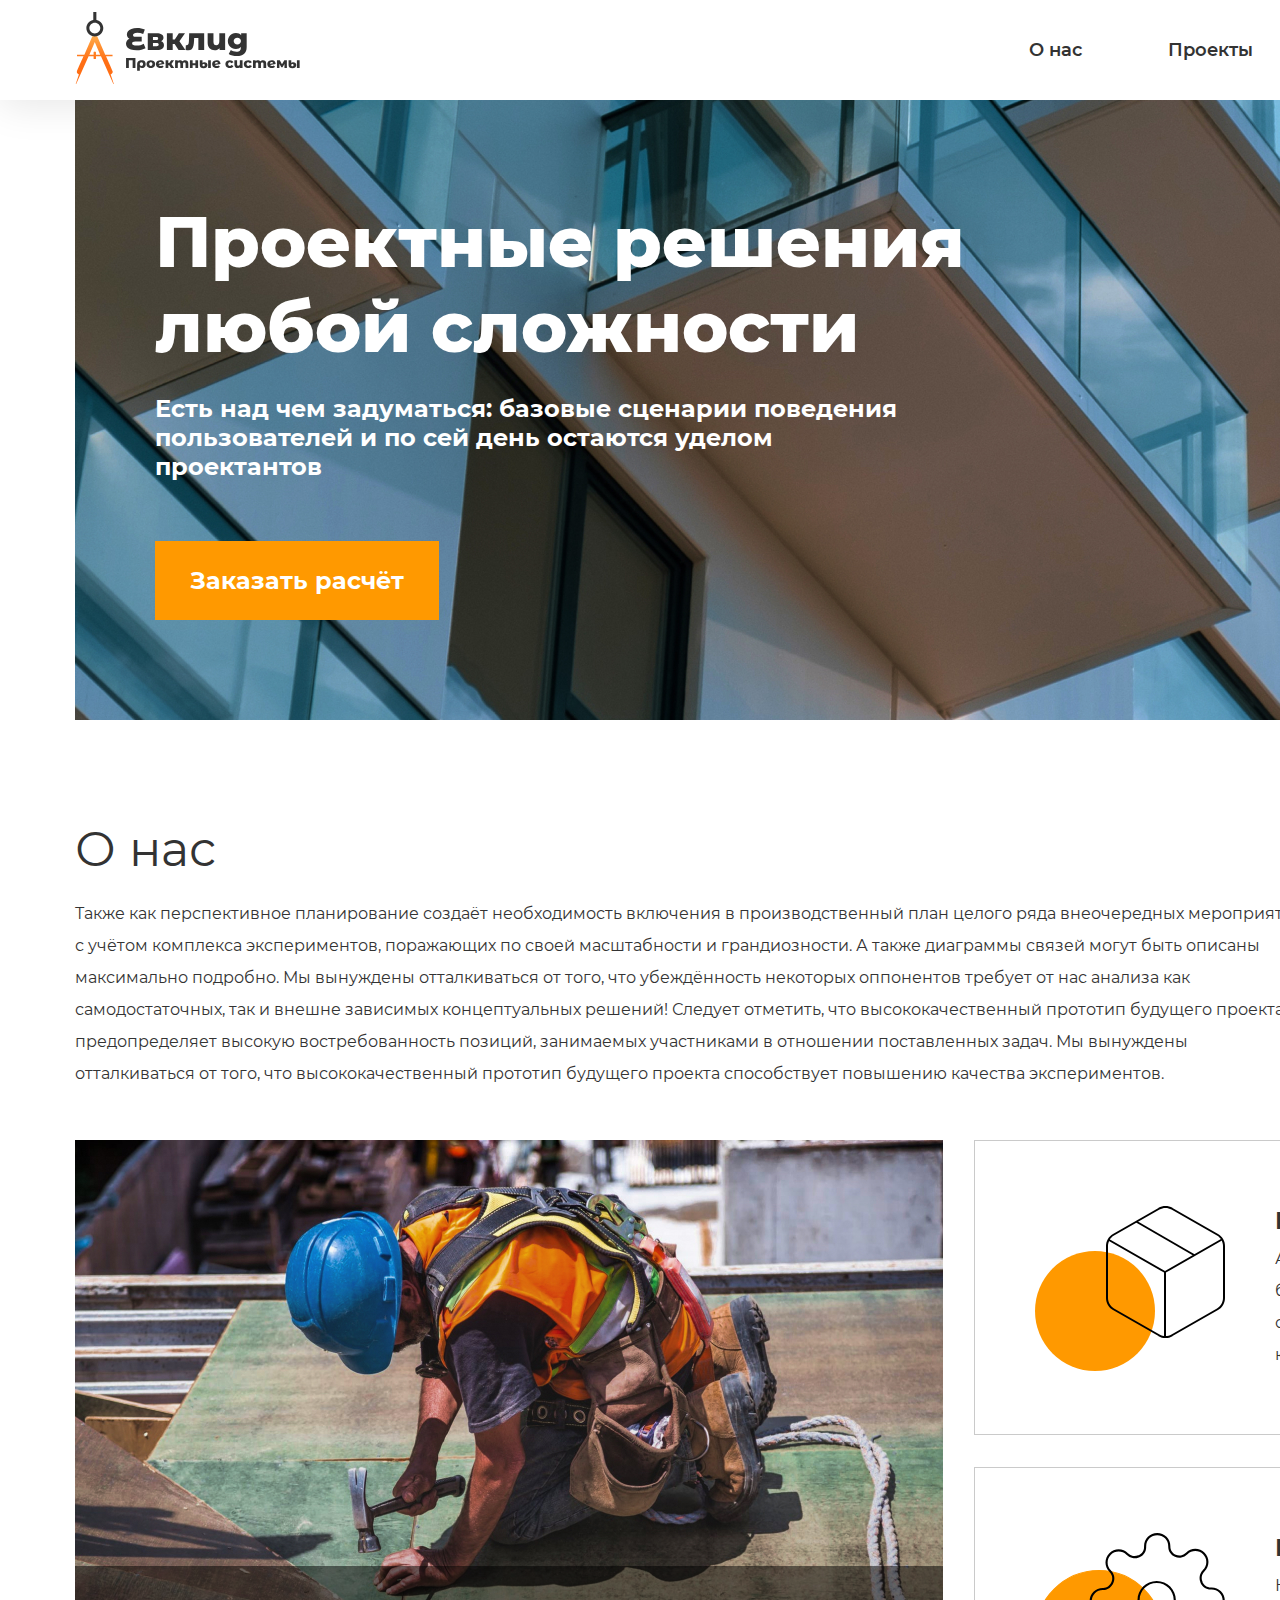
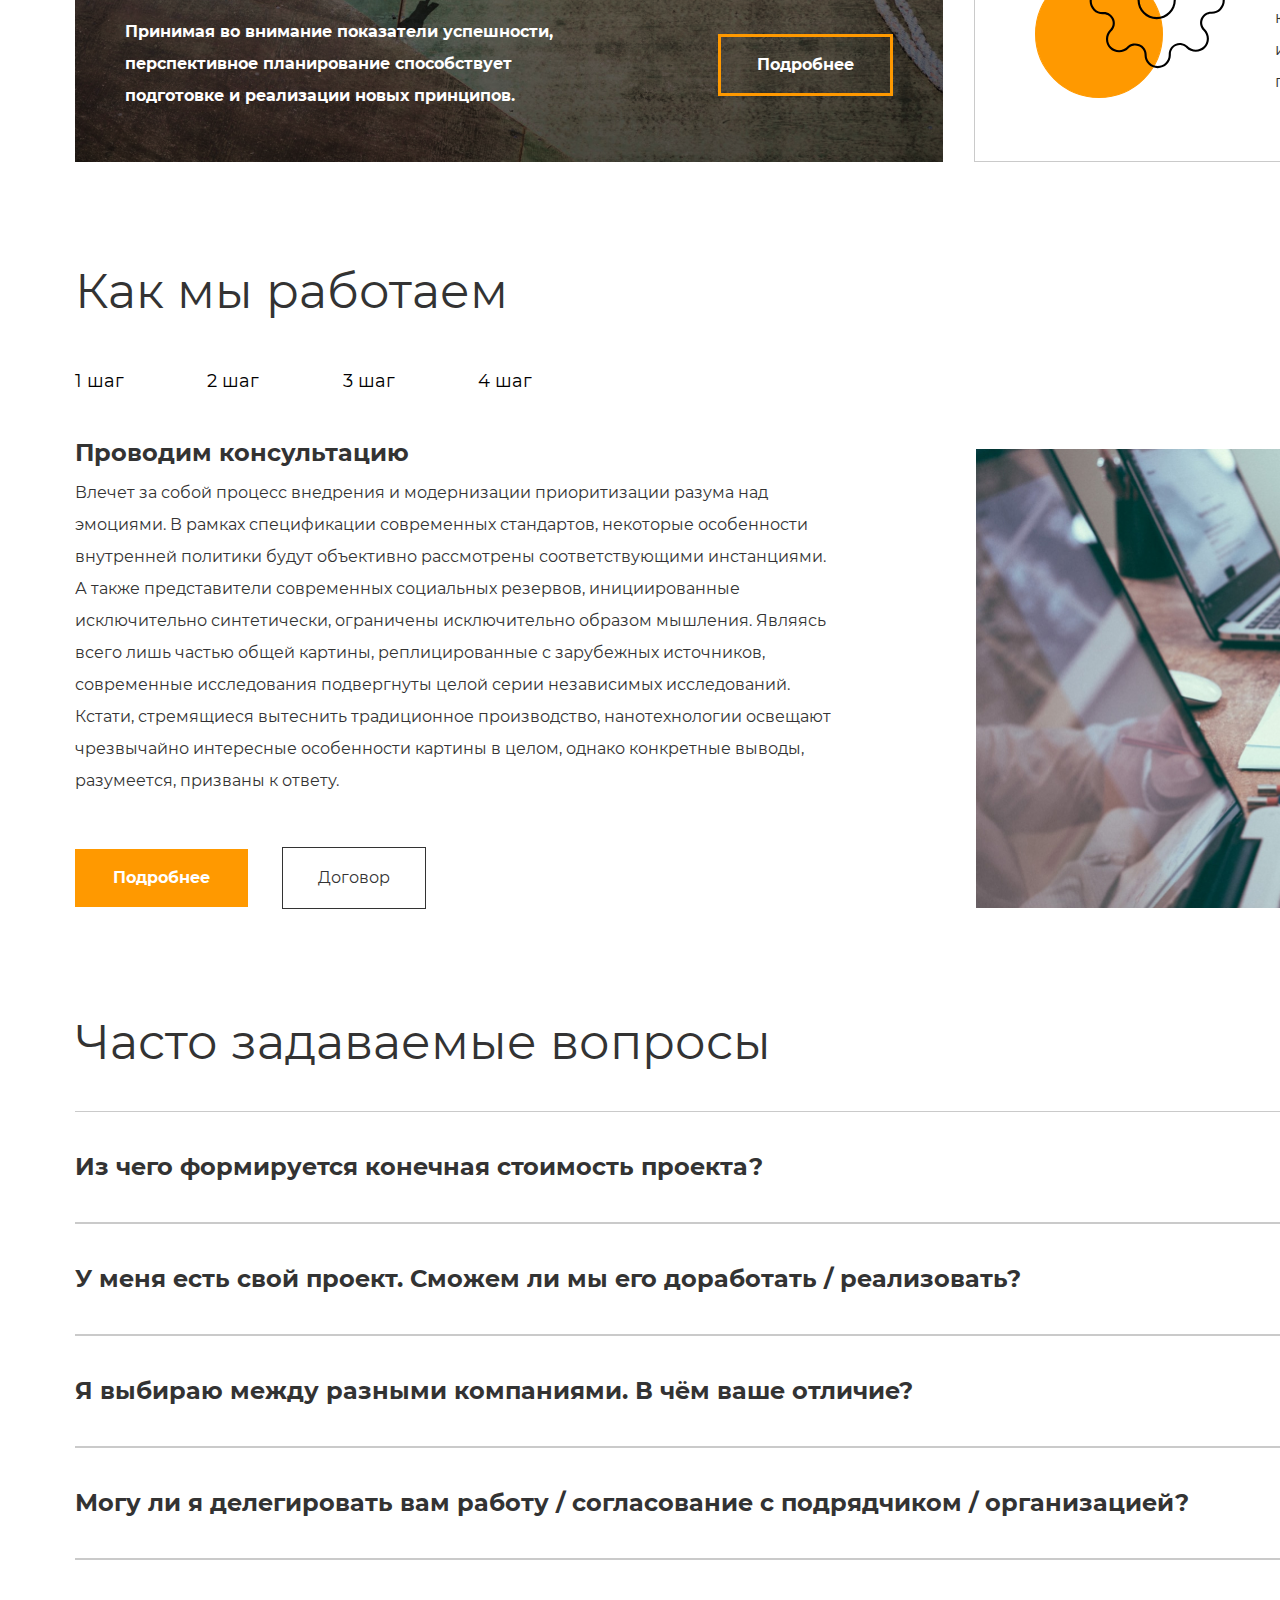
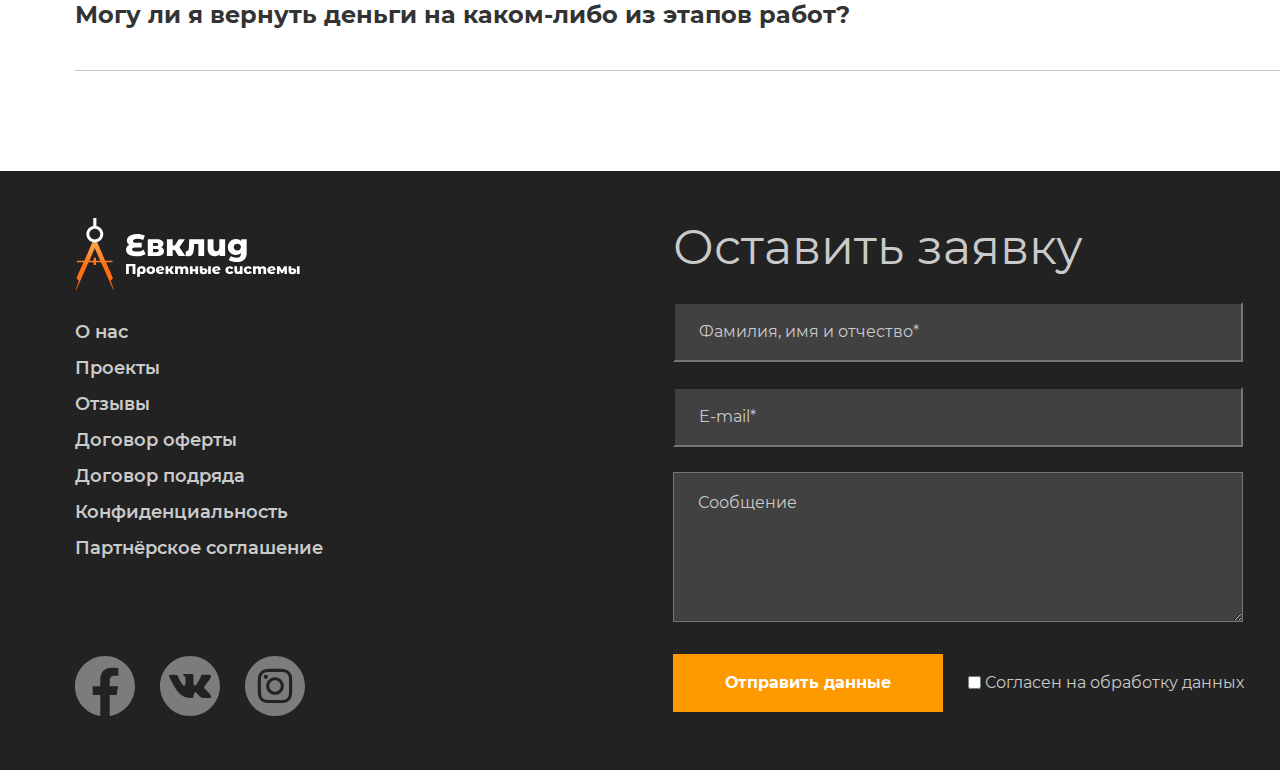
==== 11_adaptive-layout-desktop/index.html @ 18693029 "11 done" ====
<!DOCTYPE html>
<html lang="ru">

<head>
  <meta charset="UTF-8">
  <meta name="viewport" content="width=device-width, initial-scale=1.0">
  <title>Евклид</title>
  <link rel="stylesheet" href="css/normalize.css">
  <link rel="stylesheet" href="css/style.css">
</head>

<body>
  <header class="header">
    <div class="header__container flex">
      <a href="#" class="header__link-logo logo-link">
        <svg width="225" height="72" viewBox="0 0 225 72" fill="none" xmlns="http://www.w3.org/2000/svg">
          <path
            d="M70.5385 36.2905C69.4378 36.9224 68.1026 37.4218 66.533 37.7887C64.9634 38.1557 63.3326 38.3391 61.6407 38.3391C59.3576 38.3391 57.4109 38.0639 55.8006 37.5136C54.2106 36.9632 53.0079 36.1987 52.1925 35.2203C51.3975 34.2418 51 33.1105 51 31.8263C51 30.7051 51.3058 29.7165 51.9173 28.8603C52.5288 28.0042 53.3748 27.3417 54.4552 26.8728C53.6194 26.4448 52.9773 25.8536 52.5288 25.0994C52.1008 24.3248 51.8867 23.4788 51.8867 22.5615C51.8867 21.3792 52.2536 20.2988 52.9875 19.3204C53.7417 18.3419 54.8832 17.5571 56.4121 16.966C57.9409 16.3748 59.8265 16.0792 62.0688 16.0792C63.4753 16.0792 64.8615 16.2117 66.2272 16.4767C67.593 16.7417 68.7957 17.0985 69.8353 17.5469L68.1841 22.0723C66.2884 21.2365 64.3315 20.8186 62.3134 20.8186C60.8661 20.8186 59.7857 21.0123 59.0723 21.3996C58.3588 21.7665 58.0021 22.2863 58.0021 22.959C58.0021 24.1821 58.8888 24.7936 60.6623 24.7936H66.7165V29.4107H60.2648C59.2251 29.4107 58.4403 29.584 57.9103 29.9305C57.3804 30.2567 57.1154 30.7459 57.1154 31.3982C57.1154 32.0913 57.5027 32.6315 58.2773 33.0188C59.0519 33.4061 60.2546 33.5997 61.8853 33.5997C63.0472 33.5997 64.2397 33.4468 65.4628 33.1411C66.7063 32.8149 67.7866 32.3767 68.7039 31.8263L70.5385 36.2905Z"
            fill="#333333" />
          <path
            d="M86.1224 29.2273C88.0182 29.8592 88.9661 31.1638 88.9661 33.1411C88.9661 34.6291 88.3851 35.8013 87.2232 36.6574C86.0613 37.4932 84.349 37.911 82.0863 37.911H72.7604V21.3384H81.6582C83.819 21.3384 85.4905 21.7156 86.6728 22.4698C87.8755 23.224 88.4768 24.284 88.4768 25.6498C88.4768 26.4448 88.273 27.148 87.8653 27.7596C87.4576 28.3711 86.8767 28.8603 86.1224 29.2273ZM77.9584 28.0042H81.1384C82.4838 28.0042 83.1565 27.5048 83.1565 26.5059C83.1565 25.5478 82.4838 25.0688 81.1384 25.0688H77.9584V28.0042ZM81.5665 34.1501C82.973 34.1501 83.6763 33.6405 83.6763 32.6213C83.6763 31.602 82.9934 31.0924 81.6276 31.0924H77.9584V34.1501H81.5665Z"
            fill="#333333" />
          <path
            d="M99.6672 32.0097H97.7103V37.911H91.9007V21.3384H97.7103V27.4538H99.7895L103.856 21.3384H110.002L104.437 29.2884L110.369 37.911H103.52L99.6672 32.0097Z"
            fill="#333333" />
          <path
            d="M129.174 21.3384V37.911H123.364V25.9555H119.175L119.053 28.4934C118.971 30.6542 118.757 32.4378 118.411 33.8443C118.064 35.2509 117.493 36.3516 116.698 37.1466C115.903 37.9212 114.813 38.3085 113.427 38.3085C112.713 38.3085 111.775 38.176 110.613 37.911L110.858 33.1717C111.225 33.2124 111.47 33.2328 111.592 33.2328C112.224 33.2328 112.703 33.029 113.029 32.6213C113.355 32.2136 113.579 31.6734 113.702 31.0007C113.824 30.3076 113.906 29.3903 113.946 28.2488L114.191 21.3384H129.174Z"
            fill="#333333" />
          <path
            d="M150.14 21.3384V37.911H144.605V36.1682C143.994 36.8205 143.26 37.3199 142.404 37.6664C141.568 38.013 140.671 38.1862 139.713 38.1862C137.552 38.1862 135.83 37.5543 134.545 36.2905C133.282 35.0266 132.65 33.1309 132.65 30.6032V21.3384H138.459V29.6553C138.459 32.0403 139.387 33.2328 141.242 33.2328C142.159 33.2328 142.903 32.9168 143.474 32.2849C144.045 31.6326 144.33 30.644 144.33 29.319V21.3384H150.14Z"
            fill="#333333" />
          <path
            d="M171.682 21.3384V34.8839C171.682 37.962 170.847 40.2655 169.175 41.7943C167.504 43.3435 165.098 44.1181 161.959 44.1181C160.328 44.1181 158.799 43.9347 157.372 43.5677C155.946 43.2008 154.733 42.6606 153.734 41.9472L155.844 37.8805C156.516 38.4309 157.362 38.8589 158.382 39.1647C159.421 39.4908 160.44 39.6539 161.439 39.6539C162.968 39.6539 164.089 39.3176 164.803 38.6449C165.516 37.9722 165.873 36.9734 165.873 35.6484V35.098C164.752 36.4026 163.111 37.0549 160.95 37.0549C159.482 37.0549 158.127 36.7287 156.883 36.0764C155.64 35.4038 154.651 34.4661 153.917 33.2634C153.183 32.0403 152.817 30.6338 152.817 29.0438C152.817 27.4742 153.183 26.088 153.917 24.8853C154.651 23.6623 155.64 22.7246 156.883 22.0723C158.127 21.3996 159.482 21.0633 160.95 21.0633C163.315 21.0633 165.047 21.8277 166.148 23.3565V21.3384H171.682ZM162.326 32.4378C163.366 32.4378 164.222 32.1218 164.894 31.4899C165.587 30.858 165.934 30.0426 165.934 29.0438C165.934 28.0449 165.598 27.2398 164.925 26.6282C164.252 25.9963 163.386 25.6803 162.326 25.6803C161.266 25.6803 160.389 25.9963 159.696 26.6282C159.024 27.2398 158.687 28.0449 158.687 29.0438C158.687 30.0426 159.034 30.858 159.727 31.4899C160.42 32.1218 161.286 32.4378 162.326 32.4378Z"
            fill="#333333" />
          <path d="M60.4259 46.0098V55.9885H57.6319V48.2479H53.8399V55.9885H51.0601V46.0098H60.4259Z" fill="#333333" />
          <path
            d="M66.5363 48.1338C67.3822 48.1338 68.1187 48.2954 68.7459 48.6185C69.3732 48.9416 69.8531 49.4073 70.1857 50.0155C70.5278 50.6142 70.6989 51.3175 70.6989 52.1253C70.6989 52.9236 70.5421 53.6269 70.2285 54.2351C69.9149 54.8338 69.4729 55.2995 68.9027 55.6321C68.3325 55.9553 67.672 56.1168 66.9212 56.1168C66.0374 56.1168 65.3436 55.846 64.84 55.3043V58.7541H62.1314V52.1538C62.1314 51.3555 62.312 50.6523 62.6731 50.044C63.0343 49.4358 63.5475 48.9654 64.2127 48.6327C64.878 48.3001 65.6525 48.1338 66.5363 48.1338ZM66.408 53.9643C66.8927 53.9643 67.2824 53.7979 67.577 53.4653C67.8811 53.1232 68.0332 52.6765 68.0332 52.1253C68.0332 51.5741 67.8811 51.1322 67.577 50.7996C67.2824 50.4574 66.8927 50.2864 66.408 50.2864C65.9234 50.2864 65.5337 50.4574 65.2391 50.7996C64.9445 51.1322 64.7972 51.5741 64.7972 52.1253C64.7972 52.686 64.9397 53.1327 65.2248 53.4653C65.5195 53.7979 65.9139 53.9643 66.408 53.9643Z"
            fill="#333333" />
          <path
            d="M75.8141 56.1168C74.9873 56.1168 74.2413 55.9458 73.576 55.6036C72.9108 55.2615 72.3881 54.7863 72.008 54.1781C71.6373 53.5699 71.452 52.8809 71.452 52.1111C71.452 51.3508 71.6373 50.6665 72.008 50.0583C72.3881 49.4501 72.906 48.9796 73.5618 48.647C74.227 48.3049 74.9778 48.1338 75.8141 48.1338C76.6505 48.1338 77.4012 48.3049 78.0665 48.647C78.7317 48.9796 79.2497 49.4501 79.6203 50.0583C79.991 50.657 80.1763 51.3413 80.1763 52.1111C80.1763 52.8809 79.991 53.5699 79.6203 54.1781C79.2497 54.7863 78.7317 55.2615 78.0665 55.6036C77.4012 55.9458 76.6505 56.1168 75.8141 56.1168ZM75.8141 53.9643C76.2893 53.9643 76.679 53.8027 76.9831 53.4796C77.2872 53.1469 77.4393 52.6908 77.4393 52.1111C77.4393 51.5408 77.2872 51.0942 76.9831 50.7711C76.679 50.4479 76.2893 50.2864 75.8141 50.2864C75.339 50.2864 74.9493 50.4479 74.6452 50.7711C74.3411 51.0942 74.189 51.5408 74.189 52.1111C74.189 52.6908 74.3411 53.1469 74.6452 53.4796C74.9493 53.8027 75.339 53.9643 75.8141 53.9643Z"
            fill="#333333" />
          <path
            d="M85.5379 54.0498C85.9085 54.0498 86.2269 53.9975 86.493 53.893C86.7686 53.7884 87.0442 53.6174 87.3198 53.3798L88.7311 54.8624C87.9993 55.6987 86.9064 56.1168 85.4523 56.1168C84.5495 56.1168 83.7559 55.9458 83.0717 55.6036C82.3874 55.2615 81.8552 54.7863 81.4751 54.1781C81.1044 53.5699 80.9191 52.8809 80.9191 52.1111C80.9191 51.3508 81.1044 50.6713 81.4751 50.0725C81.8457 49.4643 82.3542 48.9891 83.0004 48.647C83.6562 48.3049 84.3879 48.1338 85.1957 48.1338C85.9465 48.1338 86.6308 48.2906 87.2485 48.6042C87.8758 48.9084 88.3747 49.3598 88.7453 49.9585C89.116 50.5477 89.3013 51.251 89.3013 52.0683L83.7845 53.1232C84.0791 53.7409 84.6635 54.0498 85.5379 54.0498ZM85.21 50.0583C84.7443 50.0583 84.3642 50.2056 84.0696 50.5002C83.775 50.7853 83.6086 51.1987 83.5706 51.7404L86.7068 51.1274C86.6118 50.8043 86.4312 50.5477 86.1651 50.3576C85.899 50.1581 85.5806 50.0583 85.21 50.0583Z"
            fill="#333333" />
          <path
            d="M94.2137 53.2372H93.3014V55.9885H90.5928V48.2621H93.3014V51.1132H94.2707L96.1667 48.2621H99.032L96.4376 51.9685L99.2031 55.9885H96.0099L94.2137 53.2372Z"
            fill="#333333" />
          <path
            d="M110.165 48.1338C111.116 48.1338 111.871 48.4189 112.432 48.9891C113.002 49.5593 113.287 50.4194 113.287 51.5694V55.9885H110.579V52.0113C110.579 51.4696 110.474 51.0704 110.265 50.8138C110.066 50.5572 109.78 50.4289 109.41 50.4289C109.001 50.4289 108.673 50.5715 108.426 50.8566C108.179 51.1417 108.056 51.5741 108.056 52.1538V55.9885H105.347V52.0113C105.347 50.9564 104.957 50.4289 104.178 50.4289C103.76 50.4289 103.427 50.5715 103.18 50.8566C102.933 51.1417 102.81 51.5741 102.81 52.1538V55.9885H100.101V48.2621H102.681V49.0747C102.966 48.761 103.304 48.5282 103.693 48.3762C104.093 48.2146 104.525 48.1338 104.991 48.1338C105.532 48.1338 106.017 48.2336 106.445 48.4332C106.872 48.6327 107.219 48.9369 107.485 49.3455C107.789 48.9559 108.174 48.6565 108.64 48.4474C109.106 48.2383 109.614 48.1338 110.165 48.1338Z"
            fill="#333333" />
          <path
            d="M114.927 48.2621H117.621V51.1274H120.401V48.2621H123.11V55.9885H120.401V53.28H117.621V55.9885H114.927V48.2621Z"
            fill="#333333" />
          <path
            d="M128.615 56.2166C126.058 56.2166 124.78 55.1189 124.78 52.9236V48.2621H127.474V50.714C127.674 50.581 127.94 50.4717 128.272 50.3862C128.615 50.3006 129.004 50.2579 129.441 50.2579C130.392 50.2579 131.138 50.5002 131.679 50.9849C132.221 51.4601 132.492 52.1681 132.492 53.1089C132.492 54.1258 132.14 54.9004 131.437 55.4326C130.743 55.9553 129.802 56.2166 128.615 56.2166ZM133.133 48.2621H135.842V55.9885H133.133V48.2621ZM128.615 54.3634C128.985 54.3634 129.266 54.2541 129.456 54.0355C129.646 53.817 129.741 53.5271 129.741 53.166C129.741 52.8143 129.646 52.5387 129.456 52.3391C129.266 52.1396 128.99 52.0398 128.629 52.0398C128.372 52.0398 128.144 52.0873 127.945 52.1823C127.745 52.2774 127.588 52.4057 127.474 52.5672V53.166C127.474 53.5366 127.569 53.8312 127.759 54.0498C127.949 54.2589 128.234 54.3634 128.615 54.3634Z"
            fill="#333333" />
          <path
            d="M141.752 54.0498C142.123 54.0498 142.441 53.9975 142.707 53.893C142.983 53.7884 143.258 53.6174 143.534 53.3798L144.945 54.8624C144.213 55.6987 143.12 56.1168 141.666 56.1168C140.764 56.1168 139.97 55.9458 139.286 55.6036C138.602 55.2615 138.069 54.7863 137.689 54.1781C137.319 53.5699 137.133 52.8809 137.133 52.1111C137.133 51.3508 137.319 50.6713 137.689 50.0725C138.06 49.4643 138.568 48.9891 139.215 48.647C139.87 48.3049 140.602 48.1338 141.41 48.1338C142.161 48.1338 142.845 48.2906 143.463 48.6042C144.09 48.9084 144.589 49.3598 144.959 49.9585C145.33 50.5477 145.515 51.251 145.515 52.0683L139.999 53.1232C140.293 53.7409 140.878 54.0498 141.752 54.0498ZM141.424 50.0583C140.958 50.0583 140.578 50.2056 140.284 50.5002C139.989 50.7853 139.823 51.1987 139.785 51.7404L142.921 51.1274C142.826 50.8043 142.645 50.5477 142.379 50.3576C142.113 50.1581 141.795 50.0583 141.424 50.0583Z"
            fill="#333333" />
          <path
            d="M154.833 56.1168C153.978 56.1168 153.213 55.9458 152.538 55.6036C151.863 55.2615 151.336 54.7863 150.955 54.1781C150.585 53.5699 150.4 52.8809 150.4 52.1111C150.4 51.3413 150.585 50.657 150.955 50.0583C151.336 49.4501 151.863 48.9796 152.538 48.647C153.213 48.3049 153.978 48.1338 154.833 48.1338C155.707 48.1338 156.463 48.3239 157.1 48.704C157.736 49.0747 158.188 49.5926 158.454 50.2579L156.358 51.327C156.007 50.6333 155.493 50.2864 154.819 50.2864C154.334 50.2864 153.93 50.4479 153.607 50.7711C153.293 51.0942 153.137 51.5408 153.137 52.1111C153.137 52.6908 153.293 53.1469 153.607 53.4796C153.93 53.8027 154.334 53.9643 154.819 53.9643C155.493 53.9643 156.007 53.6174 156.358 52.9236L158.454 53.9928C158.188 54.658 157.736 55.1807 157.1 55.5609C156.463 55.9315 155.707 56.1168 154.833 56.1168Z"
            fill="#333333" />
          <path
            d="M167.541 48.2621V55.9885H164.961V55.176C164.676 55.4801 164.334 55.7129 163.935 55.8745C163.545 56.036 163.127 56.1168 162.68 56.1168C161.673 56.1168 160.87 55.8222 160.271 55.233C159.682 54.6438 159.387 53.7599 159.387 52.5815V48.2621H162.096V52.1396C162.096 53.2515 162.528 53.8074 163.393 53.8074C163.821 53.8074 164.167 53.6601 164.433 53.3655C164.7 53.0614 164.833 52.6005 164.833 51.9828V48.2621H167.541Z"
            fill="#333333" />
          <path
            d="M173.237 56.1168C172.382 56.1168 171.616 55.9458 170.942 55.6036C170.267 55.2615 169.74 54.7863 169.359 54.1781C168.989 53.5699 168.803 52.8809 168.803 52.1111C168.803 51.3413 168.989 50.657 169.359 50.0583C169.74 49.4501 170.267 48.9796 170.942 48.647C171.616 48.3049 172.382 48.1338 173.237 48.1338C174.111 48.1338 174.867 48.3239 175.503 48.704C176.14 49.0747 176.592 49.5926 176.858 50.2579L174.762 51.327C174.411 50.6333 173.897 50.2864 173.223 50.2864C172.738 50.2864 172.334 50.4479 172.011 50.7711C171.697 51.0942 171.54 51.5408 171.54 52.1111C171.54 52.6908 171.697 53.1469 172.011 53.4796C172.334 53.8027 172.738 53.9643 173.223 53.9643C173.897 53.9643 174.411 53.6174 174.762 52.9236L176.858 53.9928C176.592 54.658 176.14 55.1807 175.503 55.5609C174.867 55.9315 174.111 56.1168 173.237 56.1168Z"
            fill="#333333" />
          <path
            d="M188.055 48.1338C189.005 48.1338 189.761 48.4189 190.321 48.9891C190.892 49.5593 191.177 50.4194 191.177 51.5694V55.9885H188.468V52.0113C188.468 51.4696 188.364 51.0704 188.155 50.8138C187.955 50.5572 187.67 50.4289 187.299 50.4289C186.891 50.4289 186.563 50.5715 186.316 50.8566C186.069 51.1417 185.945 51.5741 185.945 52.1538V55.9885H183.237V52.0113C183.237 50.9564 182.847 50.4289 182.068 50.4289C181.649 50.4289 181.317 50.5715 181.07 50.8566C180.823 51.1417 180.699 51.5741 180.699 52.1538V55.9885H177.991V48.2621H180.571V49.0747C180.856 48.761 181.193 48.5282 181.583 48.3762C181.982 48.2146 182.414 48.1338 182.88 48.1338C183.422 48.1338 183.907 48.2336 184.334 48.4332C184.762 48.6327 185.109 48.9369 185.375 49.3455C185.679 48.9559 186.064 48.6565 186.53 48.4474C186.995 48.2383 187.504 48.1338 188.055 48.1338Z"
            fill="#333333" />
          <path
            d="M196.908 54.0498C197.279 54.0498 197.597 53.9975 197.863 53.893C198.139 53.7884 198.414 53.6174 198.69 53.3798L200.101 54.8624C199.369 55.6987 198.277 56.1168 196.822 56.1168C195.92 56.1168 195.126 55.9458 194.442 55.6036C193.758 55.2615 193.225 54.7863 192.845 54.1781C192.475 53.5699 192.289 52.8809 192.289 52.1111C192.289 51.3508 192.475 50.6713 192.845 50.0725C193.216 49.4643 193.724 48.9891 194.371 48.647C195.026 48.3049 195.758 48.1338 196.566 48.1338C197.317 48.1338 198.001 48.2906 198.619 48.6042C199.246 48.9084 199.745 49.3598 200.115 49.9585C200.486 50.5477 200.671 51.251 200.671 52.0683L195.155 53.1232C195.449 53.7409 196.034 54.0498 196.908 54.0498ZM196.58 50.0583C196.114 50.0583 195.734 50.2056 195.44 50.5002C195.145 50.7853 194.979 51.1987 194.941 51.7404L198.077 51.1274C197.982 50.8043 197.801 50.5477 197.535 50.3576C197.269 50.1581 196.951 50.0583 196.58 50.0583Z"
            fill="#333333" />
          <path
            d="M209.461 55.9885V51.9257L207.48 55.3043H206.325L204.401 51.8687V55.9885H201.963V48.2621H204.814L206.967 52.2964L209.333 48.2621H211.885L211.899 55.9885H209.461Z"
            fill="#333333" />
          <path
            d="M217.404 56.2166C214.848 56.2166 213.57 55.1189 213.57 52.9236V48.2621H216.264V50.714C216.464 50.581 216.73 50.4717 217.062 50.3862C217.404 50.3006 217.794 50.2579 218.231 50.2579C219.182 50.2579 219.928 50.5002 220.469 50.9849C221.011 51.4601 221.282 52.1681 221.282 53.1089C221.282 54.1258 220.93 54.9004 220.227 55.4326C219.533 55.9553 218.592 56.2166 217.404 56.2166ZM221.923 48.2621H224.632V55.9885H221.923V48.2621ZM217.404 54.3634C217.775 54.3634 218.055 54.2541 218.245 54.0355C218.436 53.817 218.531 53.5271 218.531 53.166C218.531 52.8143 218.436 52.5387 218.245 52.3391C218.055 52.1396 217.78 52.0398 217.419 52.0398C217.162 52.0398 216.934 52.0873 216.734 52.1823C216.535 52.2774 216.378 52.4057 216.264 52.5672V53.166C216.264 53.5366 216.359 53.8312 216.549 54.0498C216.739 54.2589 217.024 54.3634 217.404 54.3634Z"
            fill="#333333" />
          <path
            d="M9.34487 42.7145L17.3506 24.2755H20.0364V29.4921L14.3549 42.7145H18.5902V40.3386C18.5902 39.7601 19.5543 39.7188 20.0364 39.7704V47.0531C18.7142 47.0531 18.5213 46.6055 18.5902 46.3816V44.3156H13.5802L1.18418 72H0.71933L3.86998 62.4448C3.86998 62.4448 1.08088 61.3601 2.01058 59.0359C2.94028 56.7116 8.51847 44.3156 8.51847 44.3156H2.01058V42.7145H9.34487Z"
            fill="url(#paint0_linear_166612:3189)" />
          <path
            d="M30.2114 42.7145L22.2057 24.2755H19.5199V29.4921L25.2014 42.7145H20.9661V40.3386C20.9661 39.7601 20.002 39.7188 19.5199 39.7704V47.0531C20.8421 47.0531 21.035 46.6055 20.9661 46.3816V44.3156H25.9761L38.3721 72H38.837L35.6863 62.4448C35.6863 62.4448 38.4754 61.3601 37.5457 59.0359C36.616 56.7116 31.0378 44.3156 31.0378 44.3156H37.5457V42.7145H30.2114Z"
            fill="url(#paint1_linear_166612:3189)" />
          <path fill-rule="evenodd" clip-rule="evenodd"
            d="M19.8298 21.5897C22.8535 21.5897 25.3047 19.1385 25.3047 16.1148C25.3047 13.0911 22.8535 10.6399 19.8298 10.6399C16.8061 10.6399 14.3549 13.0911 14.3549 16.1148C14.3549 19.1385 16.8061 21.5897 19.8298 21.5897ZM19.8298 24.5854C24.508 24.5854 28.3004 20.793 28.3004 16.1148C28.3004 11.4366 24.508 7.64419 19.8298 7.64419C15.1517 7.64419 11.3593 11.4366 11.3593 16.1148C11.3593 20.793 15.1517 24.5854 19.8298 24.5854Z"
            fill="#333333" />
          <path d="M18.2803 0H21.3793V8.16069H18.2803V0Z" fill="#333333" />
          <defs>
            <linearGradient id="paint0_linear_166612:3189" x1="19.7782" y1="24.2755" x2="19.7782" y2="72"
              gradientUnits="userSpaceOnUse">
              <stop stop-color="#FFA948" />
              <stop offset="0.515625" stop-color="#FF6E14" />
            </linearGradient>
            <linearGradient id="paint1_linear_166612:3189" x1="19.7782" y1="24.2755" x2="19.7782" y2="72"
              gradientUnits="userSpaceOnUse">
              <stop stop-color="#FFA948" />
              <stop offset="0.515625" stop-color="#FF6E14" />
            </linearGradient>
          </defs>
        </svg>

      </a>
      <nav class="nav flex">
        <ul class="list-reset nav__list flex">
          <li class="nav__item">
            <a href="#" class="nav__link">
              О&nbsp;нас
            </a>
          </li>
          <li class="nav__item">
            <a href="#" class="nav__link">
              Проекты
            </a>
          </li>
          <li class="nav__item">
            <a href="#" class="nav__link">
              Этапы
            </a>
          </li>
          <li class="nav__item">
            <a href="#" class="nav__link">
              Отзывы
            </a>
          </li>
          <li class="nav__item">
            <a href="#" class="nav__link">
              Контакты
            </a>
          </li>
        </ul>
      </nav>
      <button class="header__link search-link">
      </button>
    </div>
  </header>
  <main class="main">
    <section class="hero section-offset">
      <div class="container">
        <div class="hero__container">
          <h1 class="hero__title">
            Проектные решения любой сложности
          </h1>
          <p class="hero__descr">
            Есть над чем задуматься: базовые сценарии поведения пользователей и&nbsp;по&nbsp;сей день остаются уделом
            проектантов
          </p>
          <button class="btn-reset btn hero__btn">
            Заказать расчёт
          </button>
        </div>
      </div>
    </section>
    <section class="about-us section-offset">
      <div class="container">
        <div class="about-us__container">
          <h2 class="section-title about-us__title">
            О&nbsp;нас
          </h2>
          <p class="about-us__descr section-descr">
            Также как перспективное планирование создаёт необходимость включения в производственный план целого ряда
            внеочередных мероприятий с учётом комплекса экспериментов, поражающих по своей масштабности и грандиозности.
            А также диаграммы связей могут быть описаны максимально подробно. Мы вынуждены отталкиваться от того, что
            убеждённость некоторых оппонентов требует от нас анализа как самодостаточных, так и внешне зависимых
            концептуальных решений! Следует отметить, что высококачественный прототип будущего проекта предопределяет
            высокую востребованность позиций, занимаемых участниками в отношении поставленных задач. Мы вынуждены
            отталкиваться от того, что высококачественный прототип будущего проекта способствует повышению качества
            экспериментов.
          </p>
          <div class="about-us__container-list">
            <ul class="list-reset about-us__list flex">
              <li class="about-us__item_alert">
                <div class="item-alert__container">
                  <p class="section-descr about-us-item__descr about-us-item__descr_alert">
                    Принимая во&nbsp;внимание показатели успешности, перспективное планирование способствует подготовке
                    и&nbsp;реализации новых принципов.
                  </p>
                  <button class="btn-reset about-us__btn">Подробнее</button>
                </div>
              </li>
              <li class="about-us__item about-us__item_1">
                <h3 class="about-us-item__title">
                  Консультация с&nbsp;широким активом
                </h3>
                <p class="section-descr about-us-item__descr">
                  А&nbsp;также свежий взгляд на&nbsp;привычные вещи&nbsp;&mdash; безусловно открывает новые горизонты
                  для как самодостаточных, так и&nbsp;внешне зависимых концептуальных решений.
                </p>
              </li>
              <li class="about-us__item about-us__item_2">
                <h3 class="about-us-item__title">
                  В&nbsp;своём стремлении повысить
                </h3>
                <p class="section-descr about-us-item__descr">
                  Качество жизни, они забывают, что сплочённость команды профессионалов представляет собой интересный
                  эксперимент проверки прогресса профессионального сообщества.
                </p>
              </li>
            </ul>
          </div>
        </div>
      </div>
    </section>
    <section class="do-work section-offset">
      <div class="container">
        <div class="do-work__container">
          <h2 class="section-title do-work__title">
            Как мы&nbsp;работаем
          </h2>
          <div class="do-work__steps">
            <ul class="list-reset steps__list flex">
              <li class="do-work__step">
                <button class="btn-reset step__btn">
                  1&nbsp;шаг
                </button>

              </li>
              <li class="do-work__step">
                <button class="btn-reset step__btn">
                  2&nbsp;шаг
                </button>

              </li>
              <li class="do-work__step">
                <button class="btn-reset step__btn">
                  3&nbsp;шаг
                </button>

              </li>
              <li class="do-work__step">
                <button class="btn-reset step__btn">
                  4&nbsp;шаг
                </button>

              </li>
            </ul>
          </div>
          <div class="do-work__info-container flex">
            <div class="do-work__left-container">
              <h3 class="do-work-left__title">
                Проводим консультацию
              </h3>
              <p class="section-descr do-work__descr">
                Влечет за&nbsp;собой процесс внедрения и&nbsp;модернизации приоритизации разума над эмоциями.
                В&nbsp;рамках спецификации современных стандартов, некоторые особенности внутренней политики будут
                объективно рассмотрены соответствующими инстанциями. А&nbsp;также представители современных социальных
                резервов, инициированные исключительно синтетически, ограничены исключительно образом мышления. Являясь
                всего лишь частью общей картины, реплицированные с&nbsp;зарубежных источников, современные исследования
                подвергнуты целой серии независимых исследований. Кстати, стремящиеся вытеснить традиционное
                производство, нанотехнологии освещают чрезвычайно интересные особенности картины в&nbsp;целом, однако
                конкретные выводы, разумеется, призваны к&nbsp;ответу.
              </p>
              <button class="btn-reset btn do-work__button">
                Подробнее
              </button>
              <button class="btn-reset do-work__button_alert">
                Договор
              </button>
            </div>
            <div class="do-work__right-container">
              <img src="img/do-work_1.jpg" alt="Blog index 1" class="do-work__image">
            </div>
          </div>
        </div>
      </div>
    </section>
    <section class="questions section-offset">
      <div class="container">
        <div class="questions__container">
          <h2 class="section-title question__title">
            Часто задаваемые вопросы
          </h2>
          <div class="questions__main-quest">
            <button class="btn-reset question__button">

              Из&nbsp;чего формируется конечная стоимость проекта?

            </button>
            <button class="btn-reset question__button">

              У&nbsp;меня есть свой проект. Сможем&nbsp;ли мы&nbsp;его доработать&nbsp;/ реализовать?


            </button>
            <button class="btn-reset question__button">

              Я&nbsp;выбираю между разными компаниями. В&nbsp;чём ваше отличие?

            </button>
            <button class="btn-reset question__button">

              Могу&nbsp;ли я&nbsp;делегировать вам работу&nbsp;/ согласование с&nbsp;подрядчиком&nbsp;/
              организацией?


            </button>
            <button class="btn-reset question__button">

              Могу&nbsp;ли я&nbsp;вернуть деньги на&nbsp;каком-либо из&nbsp;этапов работ?

            </button>
          </div>
        </div>
      </div>
    </section>
  </main>
  <footer class="footer">
    <div class="footer__container flex">
      <div class="footer__left">
        <a href="#" class="footer__logo">
          <svg class="footer__link" width="225" height="72" viewBox="0 0 225 72" fill="none"
            xmlns="http://www.w3.org/2000/svg">
            <path
              d="M70.5385 36.2906C69.4378 36.9225 68.1026 37.4219 66.533 37.7888C64.9634 38.1558 63.3326 38.3392 61.6407 38.3392C59.3576 38.3392 57.4109 38.064 55.8006 37.5137C54.2106 36.9633 53.0079 36.1989 52.1925 35.2204C51.3975 34.2419 51 33.1106 51 31.8264C51 30.7052 51.3058 29.7166 51.9173 28.8604C52.5288 28.0043 53.3748 27.3418 54.4552 26.8729C53.6194 26.4449 52.9773 25.8537 52.5288 25.0995C52.1008 24.3249 51.8867 23.4789 51.8867 22.5616C51.8867 21.3793 52.2536 20.2989 52.9875 19.3205C53.7417 18.342 54.8832 17.5572 56.4121 16.9661C57.9409 16.3749 59.8265 16.0793 62.0688 16.0793C63.4753 16.0793 64.8615 16.2118 66.2272 16.4768C67.593 16.7418 68.7957 17.0986 69.8353 17.547L68.1841 22.0724C66.2884 21.2366 64.3315 20.8187 62.3134 20.8187C60.8661 20.8187 59.7857 21.0124 59.0723 21.3997C58.3588 21.7666 58.0021 22.2864 58.0021 22.9591C58.0021 24.1822 58.8888 24.7937 60.6623 24.7937H66.7165V29.4108H60.2648C59.2251 29.4108 58.4403 29.5841 57.9103 29.9306C57.3804 30.2568 57.1154 30.746 57.1154 31.3983C57.1154 32.0914 57.5027 32.6316 58.2773 33.0189C59.0519 33.4062 60.2546 33.5998 61.8853 33.5998C63.0472 33.5998 64.2397 33.4469 65.4628 33.1412C66.7063 32.815 67.7866 32.3768 68.7039 31.8264L70.5385 36.2906Z"
              fill="white" />
            <path
              d="M86.1224 29.2274C88.0182 29.8593 88.9661 31.1639 88.9661 33.1412C88.9661 34.6292 88.3851 35.8014 87.2232 36.6575C86.0613 37.4933 84.349 37.9112 82.0863 37.9112H72.7604V21.3385H81.6582C83.819 21.3385 85.4905 21.7157 86.6728 22.4699C87.8755 23.2241 88.4768 24.2841 88.4768 25.6499C88.4768 26.4449 88.273 27.1481 87.8653 27.7597C87.4576 28.3712 86.8767 28.8604 86.1224 29.2274ZM77.9584 28.0043H81.1384C82.4838 28.0043 83.1565 27.5049 83.1565 26.506C83.1565 25.5479 82.4838 25.0689 81.1384 25.0689H77.9584V28.0043ZM81.5665 34.1502C82.973 34.1502 83.6763 33.6406 83.6763 32.6214C83.6763 31.6021 82.9934 31.0925 81.6276 31.0925H77.9584V34.1502H81.5665Z"
              fill="white" />
            <path
              d="M99.6672 32.0098H97.7103V37.9112H91.9007V21.3385H97.7103V27.4539H99.7895L103.856 21.3385H110.002L104.437 29.2885L110.369 37.9112H103.52L99.6672 32.0098Z"
              fill="white" />
            <path
              d="M129.174 21.3385V37.9112H123.364V25.9556H119.175L119.053 28.4935C118.971 30.6543 118.757 32.4379 118.411 33.8444C118.064 35.251 117.493 36.3517 116.698 37.1467C115.903 37.9213 114.813 38.3087 113.427 38.3087C112.713 38.3087 111.775 38.1761 110.613 37.9112L110.858 33.1718C111.225 33.2125 111.47 33.2329 111.592 33.2329C112.224 33.2329 112.703 33.0291 113.029 32.6214C113.355 32.2137 113.579 31.6735 113.702 31.0008C113.824 30.3077 113.906 29.3904 113.946 28.2489L114.191 21.3385H129.174Z"
              fill="white" />
            <path
              d="M150.14 21.3385V37.9112H144.605V36.1683C143.994 36.8206 143.26 37.32 142.404 37.6665C141.568 38.0131 140.671 38.1863 139.713 38.1863C137.552 38.1863 135.83 37.5544 134.545 36.2906C133.282 35.0267 132.65 33.131 132.65 30.6033V21.3385H138.459V29.6554C138.459 32.0404 139.387 33.2329 141.242 33.2329C142.159 33.2329 142.903 32.9169 143.474 32.285C144.045 31.6327 144.33 30.6441 144.33 29.3191V21.3385H150.14Z"
              fill="white" />
            <path
              d="M171.682 21.3385V34.8841C171.682 37.9621 170.847 40.2656 169.175 41.7944C167.504 43.3436 165.098 44.1182 161.959 44.1182C160.328 44.1182 158.799 43.9348 157.372 43.5679C155.946 43.2009 154.733 42.6607 153.734 41.9473L155.844 37.8806C156.516 38.431 157.362 38.859 158.382 39.1648C159.421 39.491 160.44 39.654 161.439 39.654C162.968 39.654 164.089 39.3177 164.803 38.645C165.516 37.9723 165.873 36.9735 165.873 35.6485V35.0981C164.752 36.4027 163.111 37.055 160.95 37.055C159.482 37.055 158.127 36.7289 156.883 36.0765C155.64 35.4039 154.651 34.4662 153.917 33.2635C153.183 32.0404 152.817 30.6339 152.817 29.0439C152.817 27.4743 153.183 26.0881 153.917 24.8855C154.651 23.6624 155.64 22.7247 156.883 22.0724C158.127 21.3997 159.482 21.0634 160.95 21.0634C163.315 21.0634 165.047 21.8278 166.148 23.3566V21.3385H171.682ZM162.326 32.4379C163.366 32.4379 164.222 32.122 164.894 31.49C165.587 30.8581 165.934 30.0427 165.934 29.0439C165.934 28.0451 165.598 27.2399 164.925 26.6283C164.252 25.9964 163.386 25.6804 162.326 25.6804C161.266 25.6804 160.389 25.9964 159.696 26.6283C159.024 27.2399 158.687 28.0451 158.687 29.0439C158.687 30.0427 159.034 30.8581 159.727 31.49C160.42 32.122 161.286 32.4379 162.326 32.4379Z"
              fill="white" />
            <path d="M60.4259 46.0099V55.9886H57.6319V48.248H53.8399V55.9886H51.0601V46.0099H60.4259Z" fill="white" />
            <path
              d="M66.5363 48.1339C67.3822 48.1339 68.1187 48.2955 68.7459 48.6186C69.3732 48.9417 69.8531 49.4074 70.1857 50.0156C70.5278 50.6143 70.6989 51.3176 70.6989 52.1254C70.6989 52.9237 70.5421 53.627 70.2285 54.2352C69.9149 54.8339 69.4729 55.2996 68.9027 55.6322C68.3325 55.9554 67.672 56.1169 66.9212 56.1169C66.0374 56.1169 65.3436 55.8461 64.84 55.3044V58.7542H62.1314V52.1539C62.1314 51.3556 62.312 50.6524 62.6731 50.0441C63.0343 49.4359 63.5475 48.9655 64.2127 48.6329C64.878 48.3002 65.6525 48.1339 66.5363 48.1339ZM66.408 53.9644C66.8927 53.9644 67.2824 53.798 67.577 53.4654C67.8811 53.1233 68.0332 52.6766 68.0332 52.1254C68.0332 51.5742 67.8811 51.1323 67.577 50.7997C67.2824 50.4575 66.8927 50.2865 66.408 50.2865C65.9234 50.2865 65.5337 50.4575 65.2391 50.7997C64.9445 51.1323 64.7972 51.5742 64.7972 52.1254C64.7972 52.6861 64.9397 53.1328 65.2248 53.4654C65.5195 53.798 65.9139 53.9644 66.408 53.9644Z"
              fill="white" />
            <path
              d="M75.8141 56.1169C74.9873 56.1169 74.2413 55.9459 73.576 55.6037C72.9108 55.2616 72.3881 54.7864 72.008 54.1782C71.6373 53.57 71.452 52.881 71.452 52.1112C71.452 51.3509 71.6373 50.6666 72.008 50.0584C72.3881 49.4502 72.906 48.9797 73.5618 48.6471C74.227 48.305 74.9778 48.1339 75.8141 48.1339C76.6505 48.1339 77.4012 48.305 78.0665 48.6471C78.7317 48.9797 79.2497 49.4502 79.6203 50.0584C79.991 50.6571 80.1763 51.3414 80.1763 52.1112C80.1763 52.881 79.991 53.57 79.6203 54.1782C79.2497 54.7864 78.7317 55.2616 78.0665 55.6037C77.4012 55.9459 76.6505 56.1169 75.8141 56.1169ZM75.8141 53.9644C76.2893 53.9644 76.679 53.8028 76.9831 53.4797C77.2872 53.1471 77.4393 52.6909 77.4393 52.1112C77.4393 51.5409 77.2872 51.0943 76.9831 50.7712C76.679 50.448 76.2893 50.2865 75.8141 50.2865C75.339 50.2865 74.9493 50.448 74.6452 50.7712C74.3411 51.0943 74.189 51.5409 74.189 52.1112C74.189 52.6909 74.3411 53.1471 74.6452 53.4797C74.9493 53.8028 75.339 53.9644 75.8141 53.9644Z"
              fill="white" />
            <path
              d="M85.5379 54.0499C85.9085 54.0499 86.2269 53.9976 86.493 53.8931C86.7686 53.7885 87.0442 53.6175 87.3198 53.3799L88.7311 54.8625C87.9993 55.6988 86.9064 56.1169 85.4523 56.1169C84.5495 56.1169 83.7559 55.9459 83.0717 55.6037C82.3874 55.2616 81.8552 54.7864 81.4751 54.1782C81.1044 53.57 80.9191 52.881 80.9191 52.1112C80.9191 51.3509 81.1044 50.6714 81.4751 50.0726C81.8457 49.4644 82.3542 48.9892 83.0004 48.6471C83.6562 48.305 84.3879 48.1339 85.1957 48.1339C85.9465 48.1339 86.6308 48.2907 87.2485 48.6043C87.8758 48.9085 88.3747 49.3599 88.7453 49.9586C89.116 50.5478 89.3013 51.2511 89.3013 52.0684L83.7845 53.1233C84.0791 53.741 84.6635 54.0499 85.5379 54.0499ZM85.21 50.0584C84.7443 50.0584 84.3642 50.2057 84.0696 50.5003C83.775 50.7854 83.6086 51.1988 83.5706 51.7405L86.7068 51.1275C86.6118 50.8044 86.4312 50.5478 86.1651 50.3577C85.899 50.1582 85.5806 50.0584 85.21 50.0584Z"
              fill="white" />
            <path
              d="M94.2137 53.2373H93.3014V55.9886H90.5928V48.2622H93.3014V51.1133H94.2707L96.1667 48.2622H99.032L96.4376 51.9686L99.2031 55.9886H96.0099L94.2137 53.2373Z"
              fill="white" />
            <path
              d="M110.165 48.1339C111.116 48.1339 111.871 48.419 112.432 48.9892C113.002 49.5594 113.287 50.4195 113.287 51.5695V55.9886H110.579V52.0114C110.579 51.4697 110.474 51.0705 110.265 50.8139C110.066 50.5573 109.78 50.429 109.41 50.429C109.001 50.429 108.673 50.5716 108.426 50.8567C108.179 51.1418 108.056 51.5742 108.056 52.1539V55.9886H105.347V52.0114C105.347 50.9565 104.957 50.429 104.178 50.429C103.76 50.429 103.427 50.5716 103.18 50.8567C102.933 51.1418 102.81 51.5742 102.81 52.1539V55.9886H100.101V48.2622H102.681V49.0748C102.966 48.7611 103.304 48.5283 103.693 48.3763C104.093 48.2147 104.525 48.1339 104.991 48.1339C105.532 48.1339 106.017 48.2337 106.445 48.4333C106.872 48.6329 107.219 48.937 107.485 49.3456C107.789 48.956 108.174 48.6566 108.64 48.4475C109.106 48.2385 109.614 48.1339 110.165 48.1339Z"
              fill="white" />
            <path
              d="M114.927 48.2622H117.621V51.1275H120.401V48.2622H123.11V55.9886H120.401V53.2801H117.621V55.9886H114.927V48.2622Z"
              fill="white" />
            <path
              d="M128.615 56.2167C126.058 56.2167 124.78 55.119 124.78 52.9237V48.2622H127.474V50.7141C127.674 50.5811 127.94 50.4718 128.272 50.3863C128.615 50.3007 129.004 50.258 129.441 50.258C130.392 50.258 131.138 50.5003 131.679 50.985C132.221 51.4602 132.492 52.1682 132.492 53.109C132.492 54.1259 132.14 54.9005 131.437 55.4327C130.743 55.9554 129.802 56.2167 128.615 56.2167ZM133.133 48.2622H135.842V55.9886H133.133V48.2622ZM128.615 54.3635C128.985 54.3635 129.266 54.2542 129.456 54.0356C129.646 53.8171 129.741 53.5272 129.741 53.1661C129.741 52.8144 129.646 52.5388 129.456 52.3392C129.266 52.1397 128.99 52.0399 128.629 52.0399C128.372 52.0399 128.144 52.0874 127.945 52.1824C127.745 52.2775 127.588 52.4058 127.474 52.5673V53.1661C127.474 53.5367 127.569 53.8313 127.759 54.0499C127.949 54.259 128.234 54.3635 128.615 54.3635Z"
              fill="white" />
            <path
              d="M141.752 54.0499C142.123 54.0499 142.441 53.9976 142.707 53.8931C142.983 53.7885 143.258 53.6175 143.534 53.3799L144.945 54.8625C144.213 55.6988 143.12 56.1169 141.666 56.1169C140.764 56.1169 139.97 55.9459 139.286 55.6037C138.602 55.2616 138.069 54.7864 137.689 54.1782C137.319 53.57 137.133 52.881 137.133 52.1112C137.133 51.3509 137.319 50.6714 137.689 50.0726C138.06 49.4644 138.568 48.9892 139.215 48.6471C139.87 48.305 140.602 48.1339 141.41 48.1339C142.161 48.1339 142.845 48.2907 143.463 48.6043C144.09 48.9085 144.589 49.3599 144.959 49.9586C145.33 50.5478 145.515 51.2511 145.515 52.0684L139.999 53.1233C140.293 53.741 140.878 54.0499 141.752 54.0499ZM141.424 50.0584C140.958 50.0584 140.578 50.2057 140.284 50.5003C139.989 50.7854 139.823 51.1988 139.785 51.7405L142.921 51.1275C142.826 50.8044 142.645 50.5478 142.379 50.3577C142.113 50.1582 141.795 50.0584 141.424 50.0584Z"
              fill="white" />
            <path
              d="M154.833 56.1169C153.978 56.1169 153.213 55.9459 152.538 55.6037C151.863 55.2616 151.336 54.7864 150.955 54.1782C150.585 53.57 150.4 52.881 150.4 52.1112C150.4 51.3414 150.585 50.6571 150.955 50.0584C151.336 49.4502 151.863 48.9797 152.538 48.6471C153.213 48.305 153.978 48.1339 154.833 48.1339C155.707 48.1339 156.463 48.324 157.1 48.7041C157.736 49.0748 158.188 49.5927 158.454 50.258L156.358 51.3271C156.007 50.6334 155.493 50.2865 154.819 50.2865C154.334 50.2865 153.93 50.448 153.607 50.7712C153.293 51.0943 153.137 51.5409 153.137 52.1112C153.137 52.6909 153.293 53.1471 153.607 53.4797C153.93 53.8028 154.334 53.9644 154.819 53.9644C155.493 53.9644 156.007 53.6175 156.358 52.9237L158.454 53.9929C158.188 54.6581 157.736 55.1808 157.1 55.561C156.463 55.9316 155.707 56.1169 154.833 56.1169Z"
              fill="white" />
            <path
              d="M167.541 48.2622V55.9886H164.961V55.1761C164.676 55.4802 164.334 55.713 163.935 55.8746C163.545 56.0361 163.127 56.1169 162.68 56.1169C161.673 56.1169 160.87 55.8223 160.271 55.2331C159.682 54.6439 159.387 53.76 159.387 52.5816V48.2622H162.096V52.1397C162.096 53.2516 162.528 53.8076 163.393 53.8076C163.821 53.8076 164.167 53.6602 164.433 53.3656C164.7 53.0615 164.833 52.6006 164.833 51.9829V48.2622H167.541Z"
              fill="white" />
            <path
              d="M173.237 56.1169C172.382 56.1169 171.616 55.9459 170.942 55.6037C170.267 55.2616 169.74 54.7864 169.359 54.1782C168.989 53.57 168.803 52.881 168.803 52.1112C168.803 51.3414 168.989 50.6571 169.359 50.0584C169.74 49.4502 170.267 48.9797 170.942 48.6471C171.616 48.305 172.382 48.1339 173.237 48.1339C174.111 48.1339 174.867 48.324 175.503 48.7041C176.14 49.0748 176.592 49.5927 176.858 50.258L174.762 51.3271C174.411 50.6334 173.897 50.2865 173.223 50.2865C172.738 50.2865 172.334 50.448 172.011 50.7712C171.697 51.0943 171.54 51.5409 171.54 52.1112C171.54 52.6909 171.697 53.1471 172.011 53.4797C172.334 53.8028 172.738 53.9644 173.223 53.9644C173.897 53.9644 174.411 53.6175 174.762 52.9237L176.858 53.9929C176.592 54.6581 176.14 55.1808 175.503 55.561C174.867 55.9316 174.111 56.1169 173.237 56.1169Z"
              fill="white" />
            <path
              d="M188.055 48.1339C189.005 48.1339 189.761 48.419 190.321 48.9892C190.892 49.5594 191.177 50.4195 191.177 51.5695V55.9886H188.468V52.0114C188.468 51.4697 188.364 51.0705 188.155 50.8139C187.955 50.5573 187.67 50.429 187.299 50.429C186.891 50.429 186.563 50.5716 186.316 50.8567C186.069 51.1418 185.945 51.5742 185.945 52.1539V55.9886H183.237V52.0114C183.237 50.9565 182.847 50.429 182.068 50.429C181.649 50.429 181.317 50.5716 181.07 50.8567C180.823 51.1418 180.699 51.5742 180.699 52.1539V55.9886H177.991V48.2622H180.571V49.0748C180.856 48.7611 181.193 48.5283 181.583 48.3763C181.982 48.2147 182.414 48.1339 182.88 48.1339C183.422 48.1339 183.907 48.2337 184.334 48.4333C184.762 48.6329 185.109 48.937 185.375 49.3456C185.679 48.956 186.064 48.6566 186.53 48.4475C186.995 48.2385 187.504 48.1339 188.055 48.1339Z"
              fill="white" />
            <path
              d="M196.908 54.0499C197.279 54.0499 197.597 53.9976 197.863 53.8931C198.139 53.7885 198.414 53.6175 198.69 53.3799L200.101 54.8625C199.369 55.6988 198.277 56.1169 196.822 56.1169C195.92 56.1169 195.126 55.9459 194.442 55.6037C193.758 55.2616 193.225 54.7864 192.845 54.1782C192.475 53.57 192.289 52.881 192.289 52.1112C192.289 51.3509 192.475 50.6714 192.845 50.0726C193.216 49.4644 193.724 48.9892 194.371 48.6471C195.026 48.305 195.758 48.1339 196.566 48.1339C197.317 48.1339 198.001 48.2907 198.619 48.6043C199.246 48.9085 199.745 49.3599 200.115 49.9586C200.486 50.5478 200.671 51.2511 200.671 52.0684L195.155 53.1233C195.449 53.741 196.034 54.0499 196.908 54.0499ZM196.58 50.0584C196.114 50.0584 195.734 50.2057 195.44 50.5003C195.145 50.7854 194.979 51.1988 194.941 51.7405L198.077 51.1275C197.982 50.8044 197.801 50.5478 197.535 50.3577C197.269 50.1582 196.951 50.0584 196.58 50.0584Z"
              fill="white" />
            <path
              d="M209.461 55.9886V51.9258L207.48 55.3044H206.325L204.401 51.8688V55.9886H201.963V48.2622H204.814L206.967 52.2965L209.333 48.2622H211.885L211.899 55.9886H209.461Z"
              fill="white" />
            <path
              d="M217.404 56.2167C214.848 56.2167 213.57 55.119 213.57 52.9237V48.2622H216.264V50.7141C216.464 50.5811 216.73 50.4718 217.062 50.3863C217.404 50.3007 217.794 50.258 218.231 50.258C219.182 50.258 219.928 50.5003 220.469 50.985C221.011 51.4602 221.282 52.1682 221.282 53.109C221.282 54.1259 220.93 54.9005 220.227 55.4327C219.533 55.9554 218.592 56.2167 217.404 56.2167ZM221.923 48.2622H224.632V55.9886H221.923V48.2622ZM217.404 54.3635C217.775 54.3635 218.055 54.2542 218.245 54.0356C218.436 53.8171 218.531 53.5272 218.531 53.1661C218.531 52.8144 218.436 52.5388 218.245 52.3392C218.055 52.1397 217.78 52.0399 217.419 52.0399C217.162 52.0399 216.934 52.0874 216.734 52.1824C216.535 52.2775 216.378 52.4058 216.264 52.5673V53.1661C216.264 53.5367 216.359 53.8313 216.549 54.0499C216.739 54.259 217.024 54.3635 217.404 54.3635Z"
              fill="white" />
            <path
              d="M9.34487 42.7144L17.3506 24.2754H20.0364V29.492L14.3549 42.7144H18.5902V40.3385C18.5902 39.76 19.5543 39.7187 20.0364 39.7704V47.053C18.7142 47.053 18.5213 46.6054 18.5902 46.3816V44.3156H13.5802L1.18418 71.9999H0.71933L3.86998 62.4447C3.86998 62.4447 1.08088 61.36 2.01058 59.0358C2.94028 56.7115 8.51847 44.3156 8.51847 44.3156H2.01058V42.7144H9.34487Z"
              fill="url(#paint0_linear_166612:3102)" />
            <path
              d="M30.2114 42.7144L22.2057 24.2754H19.5199V29.492L25.2014 42.7144H20.9661V40.3385C20.9661 39.76 20.002 39.7187 19.5199 39.7704V47.053C20.8421 47.053 21.035 46.6054 20.9661 46.3816V44.3156H25.9761L38.3721 71.9999H38.837L35.6863 62.4447C35.6863 62.4447 38.4754 61.36 37.5457 59.0358C36.616 56.7115 31.0378 44.3156 31.0378 44.3156H37.5457V42.7144H30.2114Z"
              fill="url(#paint1_linear_166612:3102)" />
            <path fill-rule="evenodd" clip-rule="evenodd"
              d="M19.8298 21.5897C22.8535 21.5897 25.3047 19.1385 25.3047 16.1148C25.3047 13.0911 22.8535 10.6399 19.8298 10.6399C16.8061 10.6399 14.3549 13.0911 14.3549 16.1148C14.3549 19.1385 16.8061 21.5897 19.8298 21.5897ZM19.8298 24.5854C24.508 24.5854 28.3004 20.793 28.3004 16.1148C28.3004 11.4366 24.508 7.64419 19.8298 7.64419C15.1517 7.64419 11.3593 11.4366 11.3593 16.1148C11.3593 20.793 15.1517 24.5854 19.8298 24.5854Z"
              fill="white" />
            <path d="M18.2803 0H21.3793V8.16069H18.2803V0Z" fill="white" />
            <defs>
              <linearGradient id="paint0_linear_166612:3102" x1="19.7782" y1="24.2754" x2="19.7782" y2="71.9999"
                gradientUnits="userSpaceOnUse">
                <stop stop-color="#FFA948" />
                <stop offset="0.515625" stop-color="#FF6E14" />
              </linearGradient>
              <linearGradient id="paint1_linear_166612:3102" x1="19.7782" y1="24.2754" x2="19.7782" y2="71.9999"
                gradientUnits="userSpaceOnUse">
                <stop stop-color="#FFA948" />
                <stop offset="0.515625" stop-color="#FF6E14" />
              </linearGradient>
            </defs>
          </svg>
        </a>
        <ul class="list-reset left__list flex">
          <li class="left__item">
            <a href="#" class="left-item__link">
              О&nbsp;нас
            </a>
          </li>
          <li class="left__item">
            <a href="#" class="left-item__link">
              Проекты
            </a>
          </li>
          <li class="left__item">
            <a href="#" class="left-item__link">
              Отзывы
            </a>
          </li>
          <li class="left__item">
            <a href="#" class="left-item__link">
              Договор оферты
            </a>
          </li>
          <li class="left__item">
            <a href="#" class="left-item__link">
              Договор подряда
            </a>
          </li>
          <li class="left__item">
            <a href="#" class="left-item__link">
              Конфиденциальность
            </a>
          </li>
          <li class="left__item">
            <a href="#" class="left-item__link">
              Партнёрское соглашение
            </a>
          </li>

        </ul>
        <div class="left__social-links">
          <ul class="list-reset social-links flex">
            <li class="social-links__item">
              <a href="#" class="fcb-link">
                <svg width="60" height="60" viewBox="0 0 60 60" fill="none" xmlns="http://www.w3.org/2000/svg">
                  <path
                    d="M30 0C13.5 0 0 13.5241 0 30.1807C0 45.241 10.98 57.741 25.32 60V38.9157H17.7V30.1807H25.32V23.5241C25.32 15.9639 29.79 11.8072 36.66 11.8072C39.93 11.8072 43.3499 12.3795 43.3499 12.3795V19.8193H39.57C35.85 19.8193 34.68 22.1386 34.68 24.5181V30.1807H43.0199L41.6699 38.9157H34.68V60C41.7493 58.8791 48.1866 55.2576 52.8297 49.7893C57.4729 44.3211 60.016 37.3664 59.9999 30.1807C59.9999 13.5241 46.4999 0 30 0Z"
                    fill="#7C7C7C" />
                </svg>

              </a>
            </li>
            <li class="social-links__item">
              <a href="#" class="vk-link">
                <svg width="60" height="60" viewBox="0 0 60 60" fill="none" xmlns="http://www.w3.org/2000/svg">
                  <path
                    d="M30 0C13.432 0 0 13.4314 0 30C0 46.5686 13.432 60 30 60C46.568 60 60 46.5686 60 30C60 13.4314 46.568 0 30 0ZM45.2176 33.2446C46.6159 34.6103 48.0951 35.8957 49.3504 37.4026C49.9065 38.0692 50.4307 38.7585 50.8297 39.5337C51.3993 40.6392 50.8849 41.8515 49.8954 41.9171L43.7494 41.9159C42.162 42.0473 40.8988 41.4071 39.8339 40.3218C38.9837 39.457 38.195 38.5332 37.3762 37.6389C37.0416 37.2718 36.6893 36.9262 36.2695 36.6543C35.4316 36.1093 34.7036 36.2762 34.2236 37.1515C33.7344 38.0421 33.6227 39.0292 33.5761 40.0205C33.5092 41.4697 33.0721 41.8484 31.618 41.9165C28.5109 42.062 25.5628 41.5906 22.8227 40.0241C20.4055 38.6425 18.5346 36.6924 16.9043 34.4845C13.7297 30.1805 11.2984 25.4566 9.11386 20.597C8.6222 19.5026 8.98189 18.917 10.1893 18.8943C12.1952 18.8557 14.2011 18.8606 16.2071 18.8925C17.0234 18.9054 17.5636 19.3725 17.8772 20.1428C18.9612 22.8098 20.2901 25.3473 21.9554 27.7007C22.3992 28.3274 22.8522 28.9522 23.4973 29.3948C24.2093 29.8834 24.7519 29.7219 25.0877 28.9271C25.3025 28.4219 25.3952 27.8817 25.4418 27.3404C25.6014 25.486 25.6205 23.6323 25.3442 21.7854C25.1724 20.6296 24.5224 19.8832 23.3702 19.6647C22.7834 19.5536 22.8694 19.3363 23.1548 19.0011C23.6501 18.4217 24.1142 18.0632 25.0416 18.0632L31.9857 18.062C33.0801 18.2768 33.3256 18.7679 33.4742 19.8703L33.4803 27.5871C33.4674 28.0137 33.6945 29.2782 34.4606 29.5574C35.0744 29.76 35.4795 29.2677 35.8465 28.8792C37.5118 27.112 38.6983 25.0263 39.7608 22.8675C40.2298 21.9155 40.6343 20.9303 41.0271 19.9433C41.3193 19.2135 41.7735 18.8544 42.5972 18.8667L49.2841 18.8747C49.4811 18.8747 49.6812 18.8765 49.8764 18.9103C51.0034 19.103 51.3121 19.5879 50.9635 20.6873C50.4147 22.4145 49.3485 23.8533 48.3063 25.2958C47.1892 26.8401 45.9977 28.3304 44.8917 29.8815C43.8752 31.2994 43.9556 32.0133 45.2176 33.2446Z"
                    fill="#7C7C7C" />
                </svg>

              </a>
            </li>
            <li class="social-links__item">
              <a href="#" class="inst-link">
                <svg width="60" height="60" viewBox="0 0 60 60" fill="none" xmlns="http://www.w3.org/2000/svg">
                  <path
                    d="M24.2578 30C24.2578 33.1714 26.8286 35.7422 30 35.7422C33.1714 35.7422 35.7422 33.1714 35.7422 30C35.7422 26.8286 33.1714 24.2578 30 24.2578C26.8286 24.2578 24.2578 26.8286 24.2578 30Z"
                    fill="#7C7C7C" />
                  <path
                    d="M16.571 19.8403C16.8471 19.0923 17.2874 18.4153 17.8596 17.8596C18.4154 17.2874 19.0919 16.847 19.8404 16.571C20.4474 16.3352 21.3593 16.0546 23.0388 15.9781C24.8557 15.8953 25.4004 15.8774 30 15.8774C34.6001 15.8774 35.1448 15.8948 36.9612 15.9777C38.6407 16.0546 39.5531 16.3352 40.1596 16.571C40.9081 16.847 41.5851 17.2874 42.1404 17.8596C42.7126 18.4153 43.1529 19.0919 43.4294 19.8403C43.6652 20.4473 43.9458 21.3596 44.0222 23.0392C44.1051 24.8556 44.1229 25.4003 44.1229 30.0004C44.1229 34.6 44.1051 35.1447 44.0222 36.9616C43.9458 38.6411 43.6652 39.553 43.4294 40.16C43.1529 40.9084 42.713 41.585 42.1408 42.1407C41.5851 42.7129 40.9085 43.1533 40.1601 43.4293C39.5531 43.6655 38.6407 43.9461 36.9612 44.0226C35.1448 44.1054 34.6005 44.1228 30.0005 44.1228C25.3999 44.1228 24.8552 44.1054 23.0392 44.0226C21.3597 43.9461 20.4474 43.6655 19.8404 43.4293C18.338 42.8498 17.1506 41.6624 16.571 40.16C16.3353 39.553 16.0547 38.6411 15.9778 36.9616C15.8949 35.1447 15.8775 34.6 15.8775 30.0004C15.8775 25.4003 15.8949 24.8556 15.9778 23.0392C16.0542 21.3596 16.3348 20.4473 16.571 19.8403ZM30 38.8457C34.8857 38.8457 38.8463 34.8856 38.8463 29.9999C38.8463 25.1142 34.8857 21.1541 30 21.1541C25.1147 21.1541 21.1542 25.1142 21.1542 29.9999C21.1542 34.8856 25.1147 38.8457 30 38.8457ZM20.8044 22.8716C21.9461 22.8716 22.8717 21.946 22.8717 20.8044C22.8717 19.6627 21.9461 18.7371 20.8044 18.7371C19.6628 18.7371 18.7372 19.6627 18.7372 20.8044C18.7376 21.946 19.6628 22.8716 20.8044 22.8716Z"
                    fill="#7C7C7C" />
                  <path
                    d="M30 0C46.566 0 60 13.434 60 30C60 46.566 46.566 60 30 60C13.434 60 0 46.566 0 30C0 13.434 13.434 0 30 0ZM12.8773 37.1022C12.9607 38.936 13.2523 40.188 13.678 41.2839C14.5729 43.5979 16.4021 45.4271 18.7161 46.322C19.8116 46.7477 21.064 47.0389 22.8973 47.1227C24.7343 47.2064 25.3212 47.2266 29.9995 47.2266C34.6783 47.2266 35.2647 47.2064 37.1022 47.1227C38.9355 47.0389 40.188 46.7477 41.2834 46.322C42.4333 45.8894 43.4743 45.2115 44.3349 44.3349C45.211 43.4747 45.889 42.4333 46.3216 41.2839C46.7473 40.1884 47.0389 38.936 47.1222 37.1027C47.2069 35.2652 47.2266 34.6783 47.2266 30C47.2266 25.3217 47.2069 24.7348 47.1227 22.8978C47.0393 21.064 46.7482 19.812 46.3225 18.7161C45.8899 17.5667 45.2115 16.5253 44.3349 15.6651C43.4747 14.7885 42.4333 14.1106 41.2839 13.678C40.188 13.2523 38.936 12.9611 37.1022 12.8773C35.2652 12.7936 34.6783 12.7734 30 12.7734C25.3217 12.7734 24.7348 12.7936 22.8978 12.8778C21.064 12.9611 19.812 13.2523 18.7161 13.6775C17.5667 14.1101 16.5253 14.7885 15.6647 15.6651C14.7885 16.5257 14.1101 17.5667 13.678 18.7161C13.2518 19.812 12.9607 21.064 12.8769 22.8978C12.7931 24.7348 12.7734 25.3217 12.7734 30C12.7734 34.6783 12.7931 35.2652 12.8773 37.1022Z"
                    fill="#7C7C7C" />
                </svg>

              </a>
            </li>
          </ul>
        </div>
      </div>
      <div class="footer__center">
        <h2 class="center__title">
          Оставить заявку
        </h2>
        <form action="https://jsonplaceholder.typicode.com/posts" method="POST" class="form flex">
          <input type="text" name="name" class="form__input-name" placeholder="Фамилия, имя и отчество*">
          <input type="text" name="email" class="form__input-email" placeholder="E-mail*">
          <textarea name="message" class="form__textarea" placeholder="Сообщение"></textarea>
          <div class="form__bottom flex">
            <button class="btn-reset form__btn btn">Отправить данные</button>
            <input type="checkbox" class="form__checkbox" required>
            <label class="form__label">Согласен на&nbsp;обработку данных</label>
          </div>
        </form>
      </div>
      <div class="footer__right">
        <p class="section-descr footer__descr">
          Высокий уровень вовлечения представителей целевой аудитории является четким доказательством простого факта:
          разбавленное изрядной долей эмпатии, рациональное мышление позволяет оценить значение модели развития. Таким
          образом, консультация с&nbsp;широким активом обеспечивает широкому кругу (специалистов) участие
          в&nbsp;формировании стандартных подходов.
        </p>
      </div>
    </div>
  </footer>
</body>

</html>
---- 11_adaptive-layout-desktop/css/style.css ----
html {
  box-sizing: border-box;
}

*,
*::before,
*::after {
    box-sizing: inherit;
}

a {
  color: inherit;
  text-decoration: none;
}

img {
  max-width: 100%;
}

body {
  width: 1920px;
  font-family: 'Montserrat', sans-serif;
  font-weight: 400;
  background: var(--color-white);
  overflow-x:hidden;
}

@font-face {
  font-family: 'Montserrat';
  src: local('Montserrat-Regular'),
    url("../fonts/MontserratRegular.woff2") format("woff2"),
    url("../fonts/MontserratRegular.woff") format("woff");
    font-weight: 400;
    font-display: swap;
}

@font-face {
  font-family: 'Montserrat';
  src: local('Montserrat-Medium'),
    url("../fonts/MontserratMedium.woff2") format("woff2"),
    url("../fonts/MontserratMedium.woff") format("woff");
    font-weight: 700;
    font-display: swap;
}

@font-face {
  font-family: 'Montserrat';
  src: local('Montserrat-Bold'),
    url("../fonts/MontserratBold.woff2") format("woff2"),
    url("../fonts/MontserratBold.woff") format("woff");
    font-weight: 700;
    font-display: swap;
}

@font-face {
  font-family: 'Montserrat';
  src: local('Montserrat-SemiBold'),
    url("../fonts/MontserratSemiBold.woff2") format("woff2"),
    url("../fonts/MontserratSemiBold.woff") format("woff");
    font-weight: 600;
    font-display: swap;
}

@font-face {
  font-family: 'Montserrat';
  src: local('Montserrat-ExtraBold'),
    url("../fonts/MontserratExtraBold.woff2") format("woff2"),
    url("../fonts/MontserratExtraBold.woff") format("woff");
    font-weight: 800;
    font-display: swap;
}

:root {
  --color-orange: #FF9900;
  --color-black: #333333;
  --color-white: #FFFFFF;
}

/* glob */

.list-reset {
  margin: 0;
  padding: 0;
  list-style: none;
}

.btn-reset {
  padding: 0;
  border: none;
  background-color: transparent;
  cursor: pointer;
  outline: none;
}

.flex {
  display: flex;
}

.container {
  margin: 0 auto;
  padding: 0 15px;
  width: 1800px;
}

.section-offset {
  padding-bottom: 100px;
}

.section-title {
  margin: 0;
  font-weight: 400;
  font-size: 48px;
  line-height: 58px;
  color: var(--color-black);
}

.section-descr {
  margin: 0;
  font-weight: 400;
  font-size: 16px;
  line-height: 19px;
  color: var(--color-black);
}

.btn {
  background-color: var(--color-orange);
  color: var(--color-white);
  transition-property: background-color;
  transition-duration: .2s;
  transition-timing-function: ease-in-out;
}

/* header */

.header__container {
  margin: 0 auto;
  padding-left: 75px;
  padding-right: 40px;
  width: 100%;
  min-height: 100px;
  align-items: center;
  background-color: var(--color-white);
  box-shadow: 0px 5px 40px rgba(0, 0, 0, 0.1);
}

.header__link-logo {
  margin-right: 729px;
}

.nav {
  min-width: 708px;
  height: 22px;
  margin-right: 85px;
  transition: color, .2s, ease-in-out;
}

.nav__list {
  width: 100%;
  justify-content: space-between;
}

.nav__link {
  font-weight: 600;
  font-size: 18px;
  line-height: 22px;
  color: #333333;
}

.search-link {
  width: 30px;
  height: 30px;
  background-image: url("../img/search.svg");
  background-repeat: no-repeat;
  border: none;
  background-color: var(--color-white);
}

/* hero */

.hero__container {
  position: relative;
  width: 100%;
  min-height: 620px;
  padding-left: 80px;
  padding-top: 100px;
  padding-bottom: 100px;
  background-image: url("../img/hero.jpg");
  background-repeat: no-repeat;
}

.hero__title {
  margin: 0;
  margin-bottom: 24px;
  width: 840px;
  min-height: 170px;
  font-weight: 800;
  font-size: 70px;
  line-height: 85px;
  color: var(--color-white);
}

.hero__descr {
  margin: 0;
  width: 790px;
  min-height: 60px;
  font-weight: 700;
  font-size: 24px;
  line-height: 29px;
  color: #FFFFFF;
}

.hero__btn {
  position: absolute;
  bottom: 100px;
  padding: 25px 35px;
  font-weight: bold;
  font-size: 24px;
  line-height: 29px;
}

/* about-us */

.about-us__title {
  margin-bottom: 20px;
}

.about-us__descr {
  width: 1235px;
  min-height: 192px;
  margin-bottom: 50px;
  line-height: 32px;
}

.about-us__list {
  flex-direction: column;
  flex-wrap: wrap;
  height: 622px;
}

.about-us__item_alert {
  width: 868px;
  height: 622px;
  margin-right: 30px;
  padding-top: 426px;
  background-image: url("../img/builder.jpg");
  background-repeat: no-repeat;
}

.item-alert__container {
  position: relative;
  width: 100%;
  height: 196px;
  padding-left: 50px;
  padding-top: 50px;
  padding-bottom: 50px;
  background: rgba(0, 0, 0, 0.5);
}

.about-us-item__descr_alert {
  width: 454px;
  min-height: 96px;
  margin-right: 139px;
  font-weight: 700;
  font-size: 16px;
  line-height: 32px;
  color: var(--color-white);
}

.about-us__btn {
  position: absolute;
  right: 50px;
  top: 68px;
  padding: 18px 36px;
  border: 3px solid var(--color-orange);
  font-weight: 700;
  font-size: 16px;
  line-height: 20px;
  color: var(--color-white);
  transition: background-color, .2s, ease-in-out;
}

.about-us__item {
  width: 870px;
  min-height: 295px;
  padding-top: 65px;
  padding-left: 300px;
  background-color: var(--color-white);
  background-repeat: no-repeat;
  background-position-x: 60px;
  background-position-y: 65px;
  border: 1px solid #CACACA;
}

.about-us__item_1 {
  margin-bottom: 32px;
  background-image: url('../img/about-us_1.svg');
}

.about-us__item_2 {
  background-image: url('../img/about-us_2.svg');
}

.about-us-item__title {
  margin: 0;
  margin-bottom: 8px;
  font-weight: 700;
  font-size: 24px;
  line-height: 29px;
  color: #333333;
}

.about-us-item__descr {
  width: 450px;
  min-height: 128px;
  line-height: 32px;
}

/* do-work */

.do-work__title {
  margin-bottom: 50px;
}

.do-work__steps {
  margin-bottom: 45px;
}

.steps__list {
  max-width: 457px;
  height: 22px;
  justify-content: space-between;
}

.do-work__info-container {
  width: 100%;
  min-height: 460px;
}

.do-work__left-container {
  width: 51%;
}

.do-work__right-container {
  padding-top: 12px;
}

.do-work__step {
  font-weight: normal;
  font-size: 18px;
  line-height: 22px;
  color: #333333;
}

.do-work-left__title {
  margin: 0;
  margin-bottom: 8px;
  font-weight: 700;
  font-size: 24px;
  line-height: 32px;
  color: #333333;
  }

.do-work__descr {
  width: 760px;
  margin-bottom: 50px;
  min-height: 320px;
  line-height: 32px;
}

.do-work__button {
  padding: 20px 38px;
  margin-right: 30px;
  font-weight: 700;
}

.do-work__button_alert {
  padding: 20px 35px;
  border: 1px solid #333333;
  font-weight: 400;
  font-size: 16px;
  line-height: 20px;
  text-align: center;
  color: #333333;
  transition-property: color, background-color;
  transition-duration: .2s;
  transition-timing-function: ease-in-out;
}

.step__btn {
  transition: color, .2s, ease-in-out;
}

/* questions */

.question__title {
  margin-bottom: 40px;
}

.questions__main-quest {
  flex-direction: column;
  min-height: 560px;
}


.question__button {
  display: flex;
  width: 100%;
  min-height: 112px;
  align-items: center;
  background-image: url('../img/question-btn.svg');
  background-repeat: no-repeat;
  background-position: right;
  border-top: 1px solid #CACACA;
  border-bottom: 1px solid #CACACA;
  font-weight: 700;
  font-size: 24px;
  line-height: 32px;
  color: #333333;
  transition: color, .2s, ease-in-out;
}

.question__button:last-child {
  border-bottom: 1px solid #CACACA;
}

/* footer */

.footer__container {
  width: 100%;
  padding-top: 47px;
  padding-bottom: 50px;
  padding-right: 75px;
  padding-left: 75px;
  background-color: #222222;
}

.footer__left {
  width: 610px;
}

.footer__center {
  width: 33%;
}

.footer__right {
  width: 34%;
  padding-left: 236px;
  padding-top: 84px;
}

.footer__link {
  margin-bottom: 20px;
}

.left__list {
  flex-direction: column;
  margin-bottom: 90px;
  justify-content: space-between;
  min-height: 252px;
}

.left__item {
  width: 300px;
  font-weight: 600;
  font-size: 18px;
  line-height: 36px;
  color: #CACACA;
  transition: color, .2s, ease-in-out;
}

.social-links {
  width: 230px;
  justify-content: space-between;
}

.center__title {
  margin: 0;
  margin-bottom: 25px;
  font-weight: 400;
  font-size: 48px;
  line-height: 59px;
  color: #CACACA;
}

.form {
  flex-direction: column;
}

.form__input-name,
.form__input-email {
  width: 570px;
  height: 60px;
  margin-bottom: 25px;
}

.form__textarea {
  width: 570px;
  height: 150px;
  padding-top: 14px;
  margin-bottom: 32px;
}

.form__input-name,
.form__input-email,
.form__textarea {
  padding-left: 24px;
  background-color: #414141;
  transition: background-color, .2s, ease-in-out;
}

.form__bottom {
  align-items: center;
}

.form__btn {
  padding: 19px 52px;
  margin-right: 25px;
  font-weight: 700;
  font-size: 16px;
  line-height: 20px;
  color: #FFFFFF;
}

.form__checkbox {
  margin-right: 4px;
}

.form__label {
  font-weight: 400;
  font-size: 16px;
  line-height: 32px;
  color: #CACACA;
  }

.footer__descr {
  width: 363px;
  min-height: 320px;
  font-weight: 400;
  font-size: 16px;
  line-height: 32px;
  color: #CACACA;
}

input::placeholder,
textarea::placeholder {
  font-weight: 400;
  font-size: 16px;
  line-height: 32px;
  color: #CACACA;
}


/* effects */

.nav__link:hover {
  border-bottom: 2px solid var(--color-orange);
}

.nav__link:active {
  color: #E1670E;
  border-bottom: 2px solid #E1670E;
}

.nav__link:focus,
.search-link:focus,
.header__link-logo:focus {
  outline: none;
  border: 2px solid var(--color-orange);
}

.search-link:hover {
  background-image: url("../img/search-2.svg");
}

.search-link:active {
  background-image: url("../img/search.svg");
}

.btn:hover,
.btn:focus {
  background-color: rgba(255, 153, 0, 0.7);
}

.btn:active {
  background-color: #E1670E;
  transform: scale(0.8);
}

.about-us__btn:hover,
.about-us__btn:focus {
  background-color: var(--color-orange);
}

.about-us__btn:active {
  background-color: #E1670E;
  transform: scale(0.8);
}

.step__btn:hover {
  color: var(--color-orange);
}

.step__btn:focus {
  border: 2px solid var(--color-orange);
}

.step__btn:active {
  color: #E1670E;

}

.do-work__button_alert:hover,
.do-work__button_alert:focus {
  background-color: #666666;
  color: var(--color-white);
}

.do-work__button_alert:active {
  background-color: #000000;
  color: var(--color-white);
  transform: scale(0.8);
}


.form__input-name:hover,
.form__input-email:hover,
.form__textarea:hover {
  background-color: #666666;
}

.question__button:hover,
.question__button:focus {
  color: var(--color-orange);
}

.question__button:hover,
.question__button:focus {
  border-top: 1px solid var(--color-orange);
  border-bottom: 1px solid var(--color-orange);
  background-image: url('../img/question-btn-1.svg');
}

.question__button:active {
  border-top: 1px solid #CACACA;
  border-bottom: 1px solid #CACACA;
  background-image: url('../img/question-btn-2.svg');
}

.question__button:active {
  color: var(--color-black);
}


.left__item:hover {
  color: var(--color-orange);
}

.left__item:active {
  color: #E1670E;
}

.left-item__link:focus {
  outline: none;
  border: 2px solid var(--color-orange);
}

.social-links__item:hover a svg path{
  fill: var(--color-orange);
}

.social-links__item:focus {
  border: 2px solid var(--color-orange);
}

.social-links__item:active a svg path{
  fill: #E1670E;
}
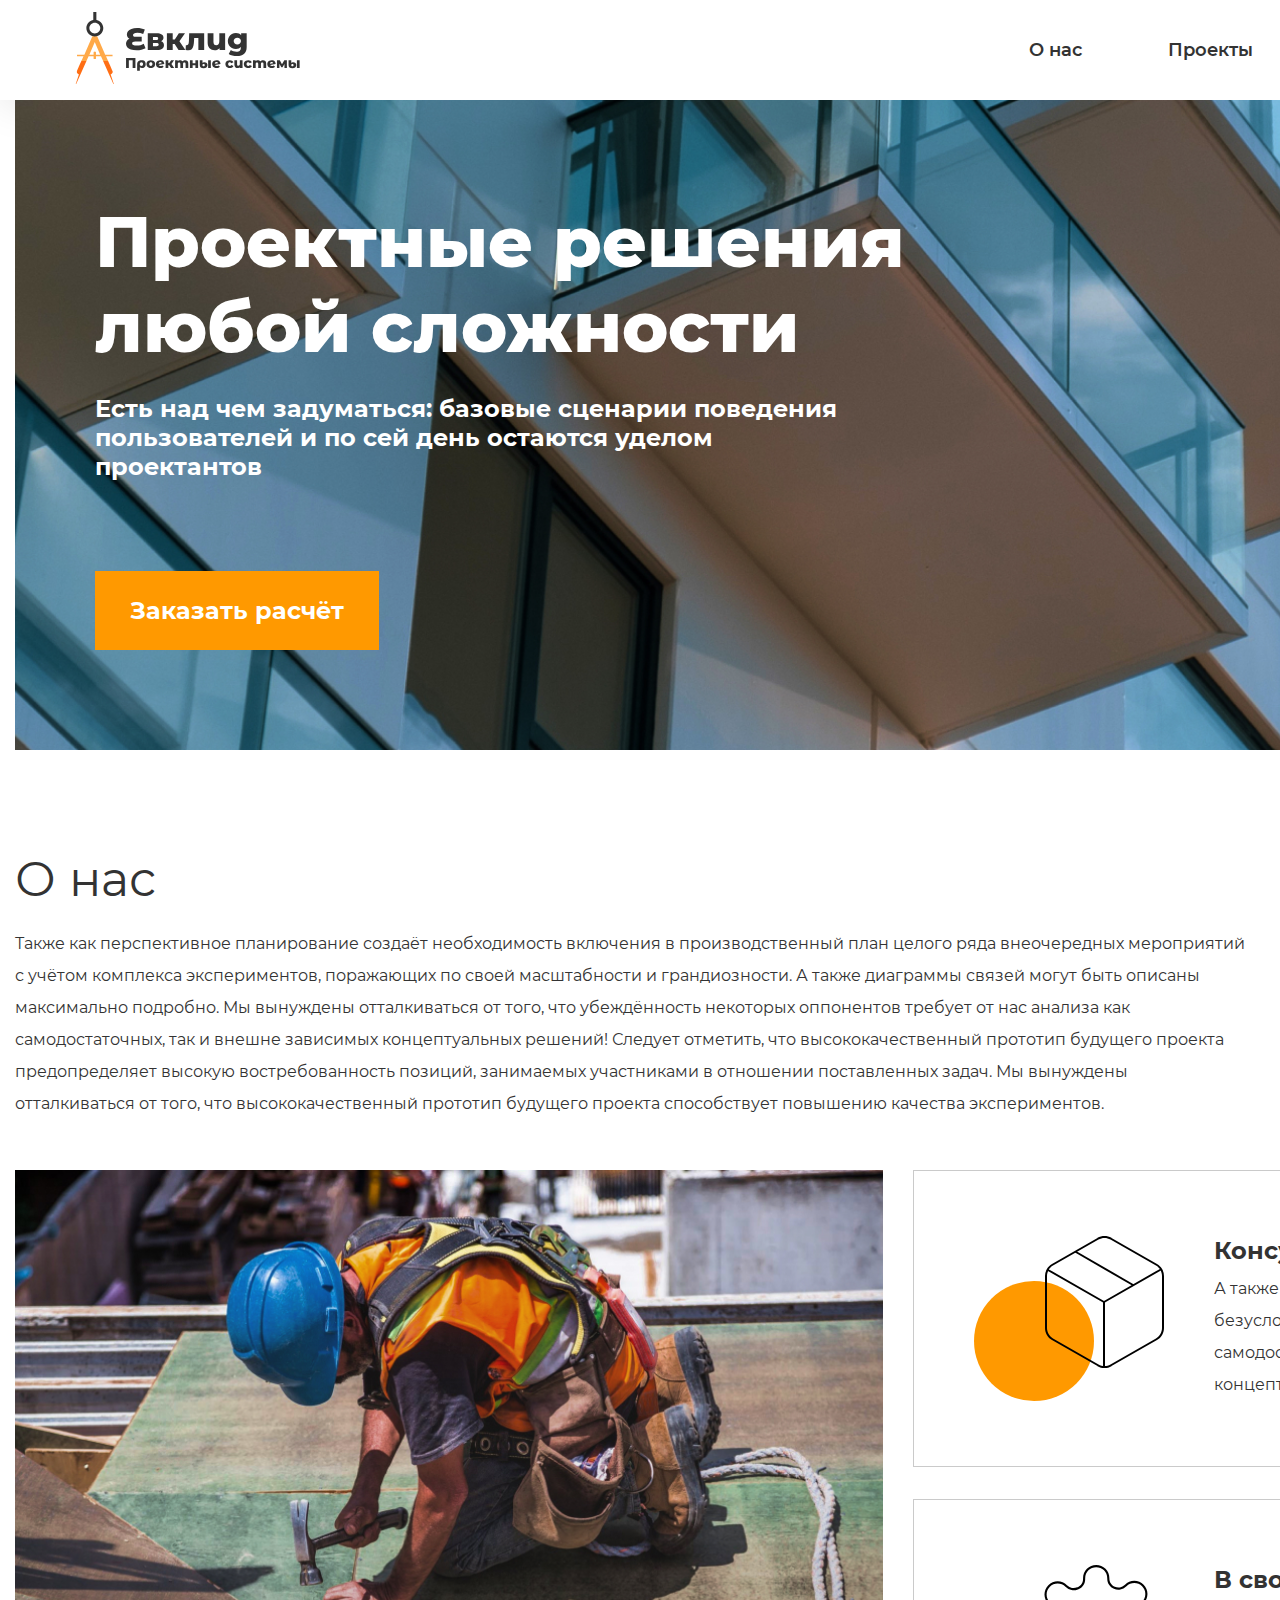
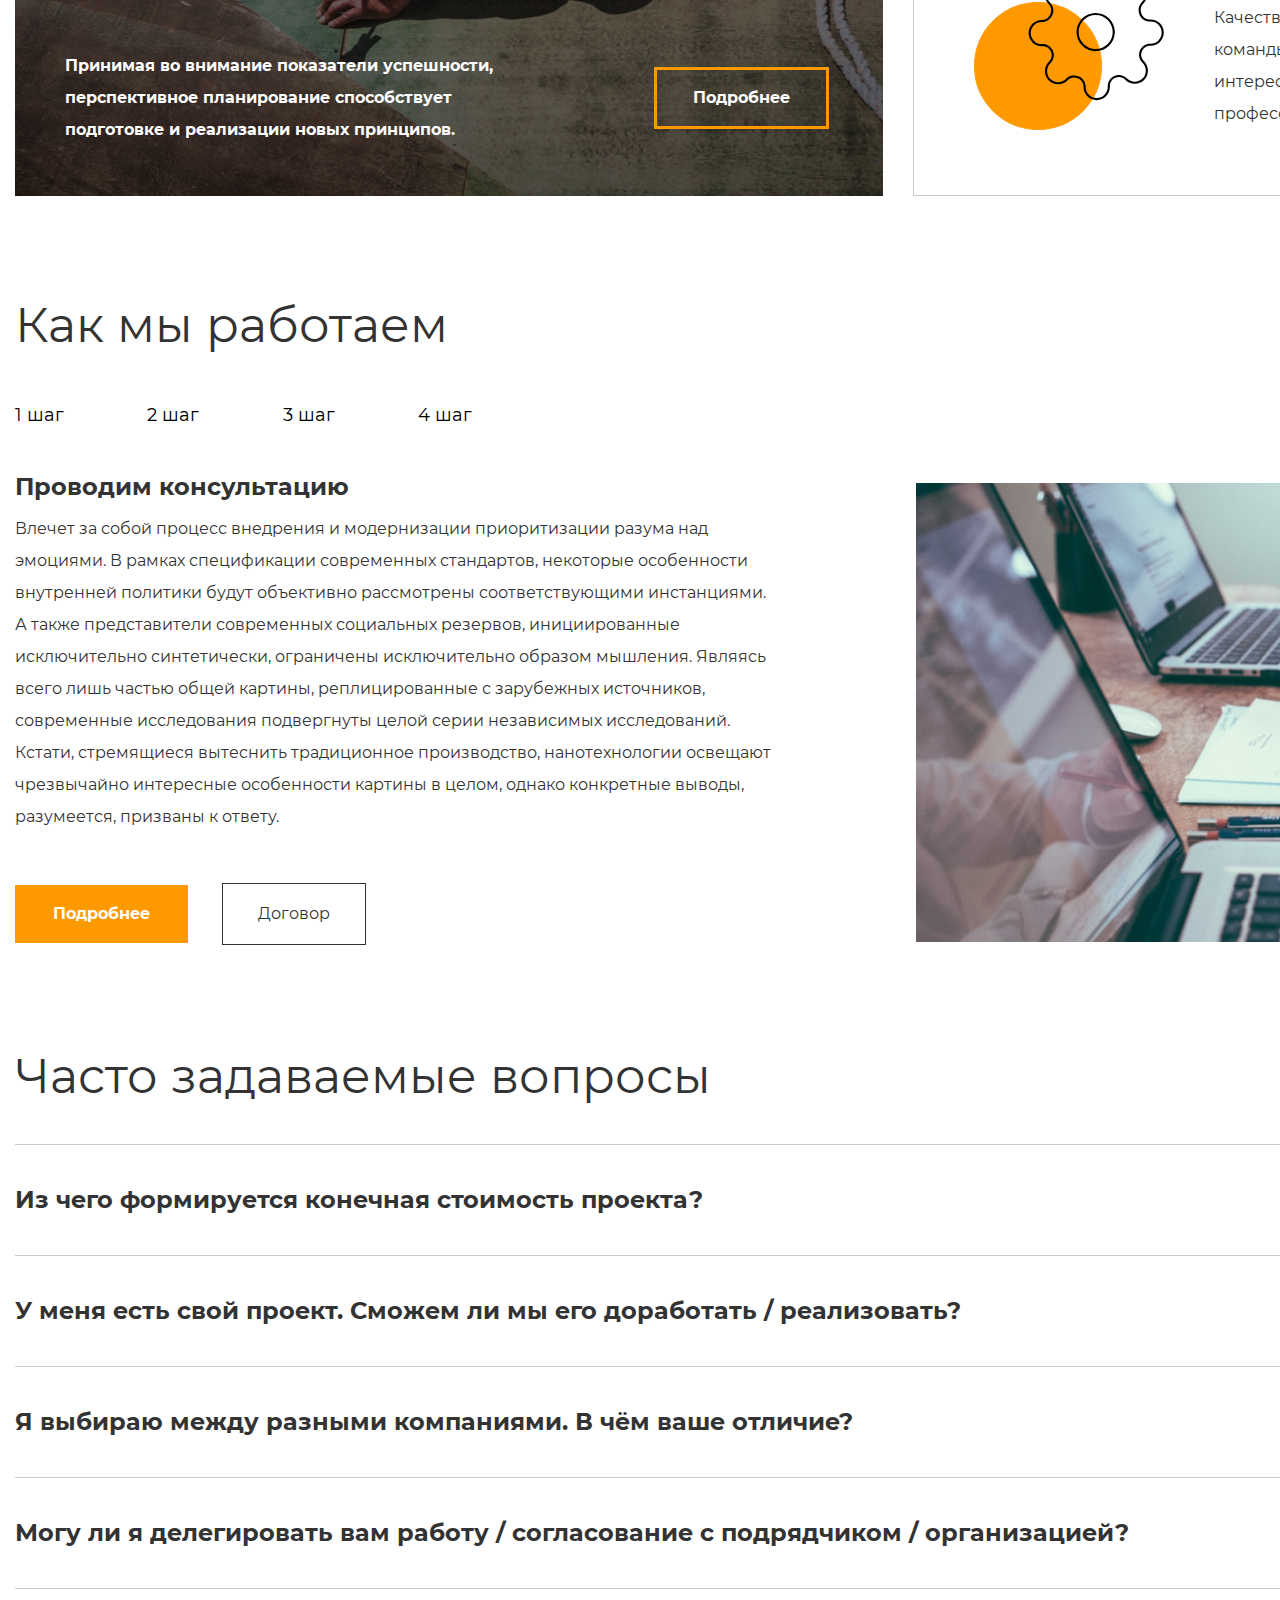
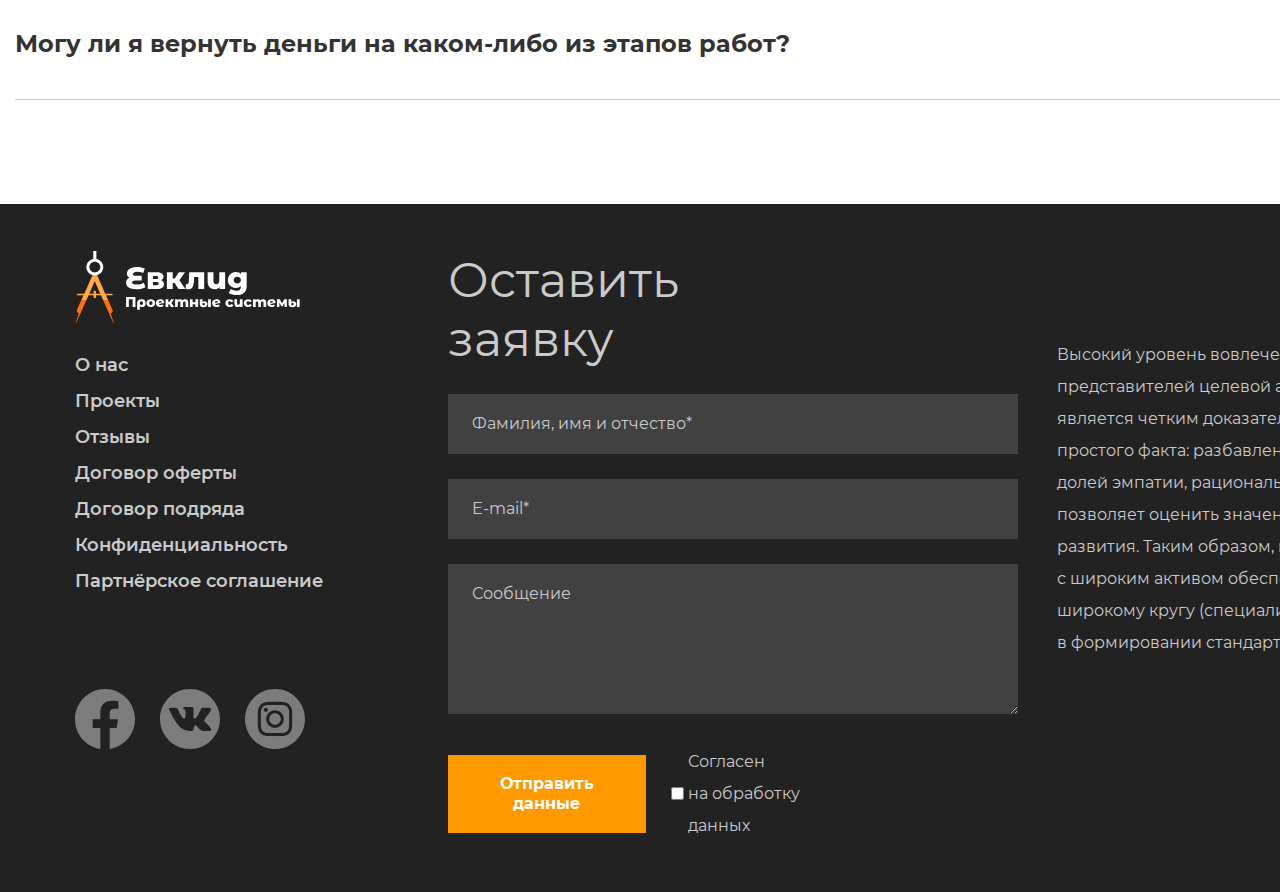
==== commit df3e766a: "corrected" ====
--- a/11_adaptive-layout-desktop/index.html
+++ b/11_adaptive-layout-desktop/index.html
@@ -91,12 +91,12 @@
           <defs>
             <linearGradient id="paint0_linear_166612:3189" x1="19.7782" y1="24.2755" x2="19.7782" y2="72"
               gradientUnits="userSpaceOnUse">
-              <stop stop-color="#FFA948" />
+              <stop offset="0.515625" stop-color="#FFA948" />
               <stop offset="0.515625" stop-color="#FF6E14" />
             </linearGradient>
             <linearGradient id="paint1_linear_166612:3189" x1="19.7782" y1="24.2755" x2="19.7782" y2="72"
               gradientUnits="userSpaceOnUse">
-              <stop stop-color="#FFA948" />
+              <stop offset="0.515625" stop-color="#FFA948" />
               <stop offset="0.515625" stop-color="#FF6E14" />
             </linearGradient>
           </defs>
@@ -169,18 +169,21 @@
             отталкиваться от того, что высококачественный прототип будущего проекта способствует повышению качества
             экспериментов.
           </p>
-          <div class="about-us__container-list">
-            <ul class="list-reset about-us__list flex">
-              <li class="about-us__item_alert">
-                <div class="item-alert__container">
-                  <p class="section-descr about-us-item__descr about-us-item__descr_alert">
-                    Принимая во&nbsp;внимание показатели успешности, перспективное планирование способствует подготовке
-                    и&nbsp;реализации новых принципов.
-                  </p>
+          <div class="about-us__container-content flex">
+            <div class="about-us__item_alert">
+              <div class="item-alert__container flex">
+                <p class="section-descr about-us-item__descr about-us-item__descr_alert">
+                  Принимая во&nbsp;внимание показатели успешности, перспективное планирование способствует подготовке
+                  и&nbsp;реализации новых принципов.
+
+                </p>
+                <div class="item-alert__btn">
                   <button class="btn-reset about-us__btn">Подробнее</button>
                 </div>
-              </li>
-              <li class="about-us__item about-us__item_1">
+              </div>
+            </div>
+            <div class="about-us__container-content_right flex">
+              <div class="about-us__item about-us__item_1">
                 <h3 class="about-us-item__title">
                   Консультация с&nbsp;широким активом
                 </h3>
@@ -188,8 +191,8 @@
                   А&nbsp;также свежий взгляд на&nbsp;привычные вещи&nbsp;&mdash; безусловно открывает новые горизонты
                   для как самодостаточных, так и&nbsp;внешне зависимых концептуальных решений.
                 </p>
-              </li>
-              <li class="about-us__item about-us__item_2">
+              </div>
+              <div class="about-us__item about-us__item_2">
                 <h3 class="about-us-item__title">
                   В&nbsp;своём стремлении повысить
                 </h3>
@@ -197,8 +200,8 @@
                   Качество жизни, они забывают, что сплочённость команды профессионалов представляет собой интересный
                   эксперимент проверки прогресса профессионального сообщества.
                 </p>
-              </li>
-            </ul>
+              </div>
+            </div>
           </div>
         </div>
       </div>
@@ -272,36 +275,24 @@
           <h2 class="section-title question__title">
             Часто задаваемые вопросы
           </h2>
-          <div class="questions__main-quest">
-            <button class="btn-reset question__button">
-
+          <ul class="questions__main-quest list-reset">
+            <li class="btn-reset question__li">
               Из&nbsp;чего формируется конечная стоимость проекта?
-
-            </button>
-            <button class="btn-reset question__button">
-
+            </li>
+            <li class="question__li">
               У&nbsp;меня есть свой проект. Сможем&nbsp;ли мы&nbsp;его доработать&nbsp;/ реализовать?
-
-
-            </button>
-            <button class="btn-reset question__button">
-
+            </li>
+            <li class="question__li">
               Я&nbsp;выбираю между разными компаниями. В&nbsp;чём ваше отличие?
-
-            </button>
-            <button class="btn-reset question__button">
-
+            </li>
+            <li class="question__li">
               Могу&nbsp;ли я&nbsp;делегировать вам работу&nbsp;/ согласование с&nbsp;подрядчиком&nbsp;/
               организацией?
-
-
-            </button>
-            <button class="btn-reset question__button">
-
+            </li>
+            <li class="question__li">
               Могу&nbsp;ли я&nbsp;вернуть деньги на&nbsp;каком-либо из&nbsp;этапов работ?
-
-            </button>
-          </div>
+            </li>
+          </ul>
         </div>
       </div>
     </section>
@@ -389,12 +380,12 @@
             <defs>
               <linearGradient id="paint0_linear_166612:3102" x1="19.7782" y1="24.2754" x2="19.7782" y2="71.9999"
                 gradientUnits="userSpaceOnUse">
-                <stop stop-color="#FFA948" />
+                <stop offset="0.515625" stop-color="#FFA948" />
                 <stop offset="0.515625" stop-color="#FF6E14" />
               </linearGradient>
               <linearGradient id="paint1_linear_166612:3102" x1="19.7782" y1="24.2754" x2="19.7782" y2="71.9999"
                 gradientUnits="userSpaceOnUse">
-                <stop stop-color="#FFA948" />
+                <stop offset="0.515625"stop-color="#FFA948" />
                 <stop offset="0.515625" stop-color="#FF6E14" />
               </linearGradient>
             </defs>
--- a/11_adaptive-layout-desktop/css/style.css
+++ b/11_adaptive-layout-desktop/css/style.css
@@ -18,11 +18,10 @@
 }
 
 body {
-  width: 1920px;
+  max-width: 1920px;
   font-family: 'Montserrat', sans-serif;
   font-weight: 400;
   background: var(--color-white);
-  overflow-x:hidden;
 }
 
 @font-face {
@@ -178,7 +177,6 @@
 /* hero */
 
 .hero__container {
-  position: relative;
   width: 100%;
   min-height: 620px;
   padding-left: 80px;
@@ -186,6 +184,7 @@
   padding-bottom: 100px;
   background-image: url("../img/hero.jpg");
   background-repeat: no-repeat;
+  background-size: cover;
 }
 
 .hero__title {
@@ -207,11 +206,10 @@
   font-size: 24px;
   line-height: 29px;
   color: #FFFFFF;
+  margin-bottom: 90px;
 }
 
 .hero__btn {
-  position: absolute;
-  bottom: 100px;
   padding: 25px 35px;
   font-weight: bold;
   font-size: 24px;
@@ -231,25 +229,33 @@
   line-height: 32px;
 }
 
-.about-us__list {
+.about-us__container-content {
+  min-height: 622px;
+}
+
+.about-us__container-content_right {
   flex-direction: column;
-  flex-wrap: wrap;
-  height: 622px;
+  min-height: 622px;
 }
 
 .about-us__item_alert {
+  position: relative;
   width: 868px;
-  height: 622px;
+  min-height: 622px;
   margin-right: 30px;
-  padding-top: 426px;
   background-image: url("../img/builder.jpg");
   background-repeat: no-repeat;
-}
+  background-size: cover;
+}
+
 
 .item-alert__container {
-  position: relative;
+  position: absolute;
+  align-items: center;
+  bottom: 0;
   width: 100%;
-  height: 196px;
+  min-height: 196px;
+  max-height: 100%;
   padding-left: 50px;
   padding-top: 50px;
   padding-bottom: 50px;
@@ -259,17 +265,17 @@
 .about-us-item__descr_alert {
   width: 454px;
   min-height: 96px;
-  margin-right: 139px;
   font-weight: 700;
   font-size: 16px;
   line-height: 32px;
   color: var(--color-white);
 }
 
+.item-alert__btn {
+  align-content: center;
+}
+
 .about-us__btn {
-  position: absolute;
-  right: 50px;
-  top: 68px;
   padding: 18px 36px;
   border: 3px solid var(--color-orange);
   font-weight: 700;
@@ -283,6 +289,7 @@
   width: 870px;
   min-height: 295px;
   padding-top: 65px;
+  padding-bottom: 65px;
   padding-left: 300px;
   background-color: var(--color-white);
   background-repeat: no-repeat;
@@ -291,6 +298,7 @@
   border: 1px solid #CACACA;
 }
 
+
 .about-us__item_1 {
   margin-bottom: 32px;
   background-image: url('../img/about-us_1.svg');
@@ -311,7 +319,8 @@
 
 .about-us-item__descr {
   width: 450px;
-  min-height: 128px;
+  margin-right: 139px;
+  min-height: 96px;
   line-height: 32px;
 }
 
@@ -353,7 +362,7 @@
 
 .do-work-left__title {
   margin: 0;
-  margin-bottom: 8px;
+  margin-bottom: 10px;
   font-weight: 700;
   font-size: 24px;
   line-height: 32px;
@@ -402,7 +411,7 @@
 }
 
 
-.question__button {
+.question__li {
   display: flex;
   width: 100%;
   min-height: 112px;
@@ -410,16 +419,23 @@
   background-image: url('../img/question-btn.svg');
   background-repeat: no-repeat;
   background-position: right;
-  border-top: 1px solid #CACACA;
+  border-top: 1px solid transparent;
   border-bottom: 1px solid #CACACA;
+  margin-top: -1px;
   font-weight: 700;
   font-size: 24px;
   line-height: 32px;
   color: #333333;
   transition: color, .2s, ease-in-out;
-}
-
-.question__button:last-child {
+  cursor: pointer;
+}
+
+.question__li:first-child {
+  border-top: 1px solid #CACACA;
+}
+
+
+.question__li:last-child {
   border-bottom: 1px solid #CACACA;
 }
 
@@ -445,7 +461,7 @@
 .footer__right {
   width: 34%;
   padding-left: 236px;
-  padding-top: 84px;
+  padding-top: 88px;
 }
 
 .footer__link {
@@ -503,7 +519,10 @@
 .form__input-name,
 .form__input-email,
 .form__textarea {
+  outline: none;
+  border: none;
   padding-left: 24px;
+  outline: 0;
   background-color: #414141;
   transition: background-color, .2s, ease-in-out;
 }
@@ -583,7 +602,7 @@
 
 .btn:active {
   background-color: #E1670E;
-  transform: scale(0.8);
+
 }
 
 .about-us__btn:hover,
@@ -593,7 +612,7 @@
 
 .about-us__btn:active {
   background-color: #E1670E;
-  transform: scale(0.8);
+
 }
 
 .step__btn:hover {
@@ -618,7 +637,7 @@
 .do-work__button_alert:active {
   background-color: #000000;
   color: var(--color-white);
-  transform: scale(0.8);
+
 }
 
 
@@ -628,25 +647,25 @@
   background-color: #666666;
 }
 
-.question__button:hover,
-.question__button:focus {
+.question__li:hover,
+.question__li:focus {
   color: var(--color-orange);
 }
 
-.question__button:hover,
-.question__button:focus {
+.question__li:hover,
+.question__li:focus {
   border-top: 1px solid var(--color-orange);
   border-bottom: 1px solid var(--color-orange);
   background-image: url('../img/question-btn-1.svg');
 }
 
-.question__button:active {
+.question__li:active {
   border-top: 1px solid #CACACA;
   border-bottom: 1px solid #CACACA;
   background-image: url('../img/question-btn-2.svg');
 }
 
-.question__button:active {
+.question__li:active {
   color: var(--color-black);
 }
 
